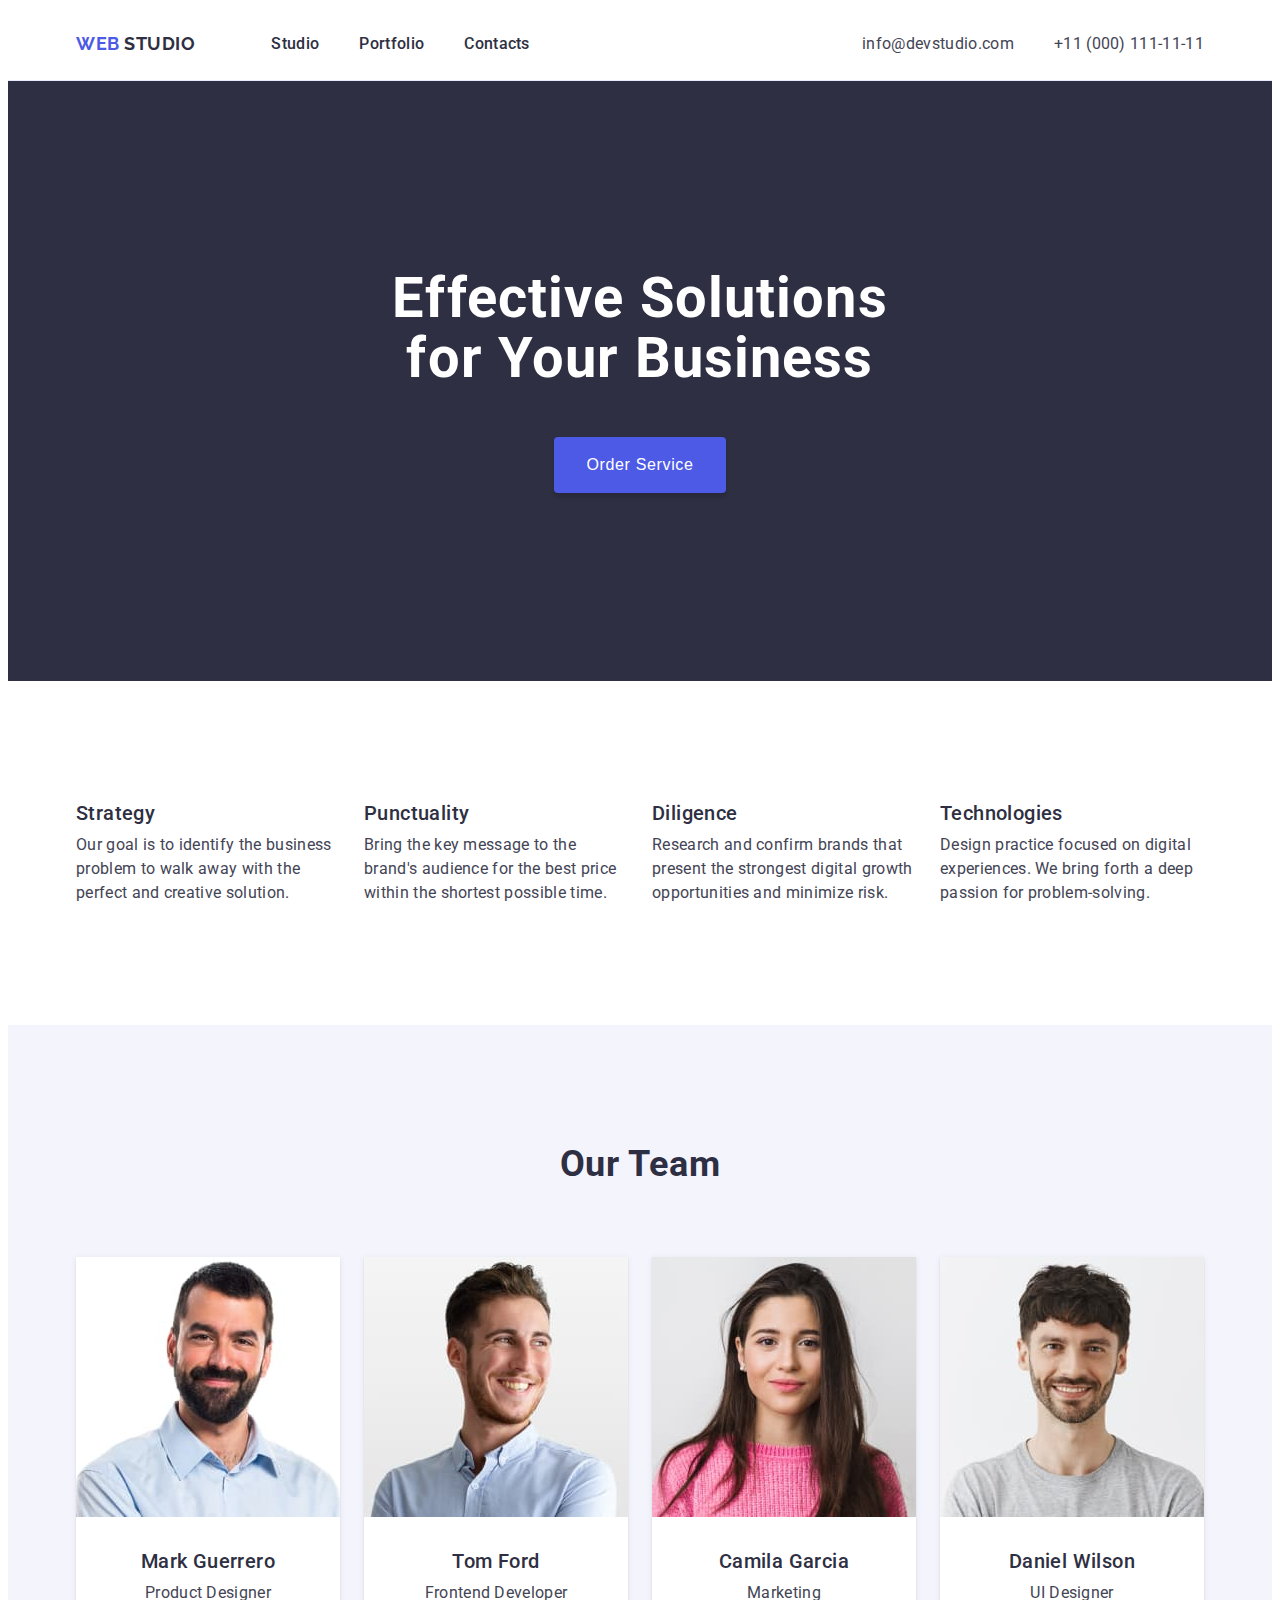
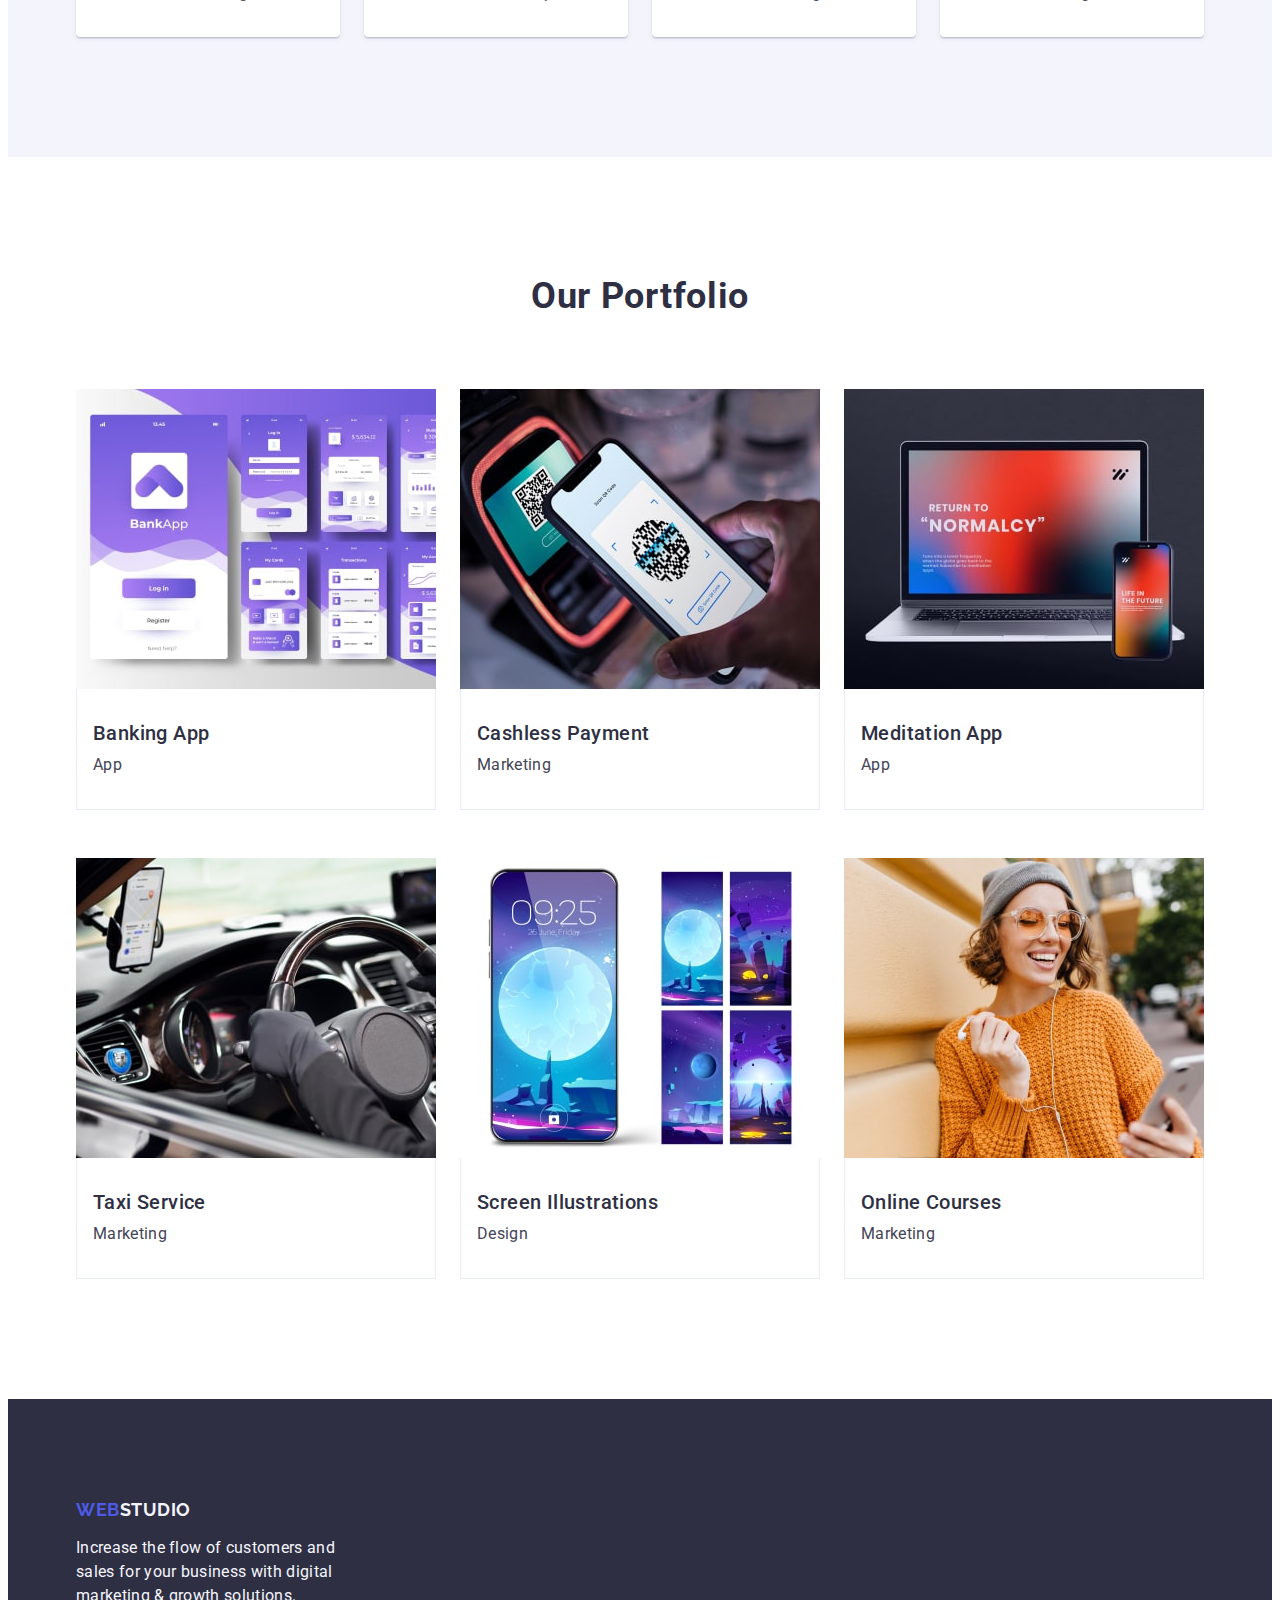
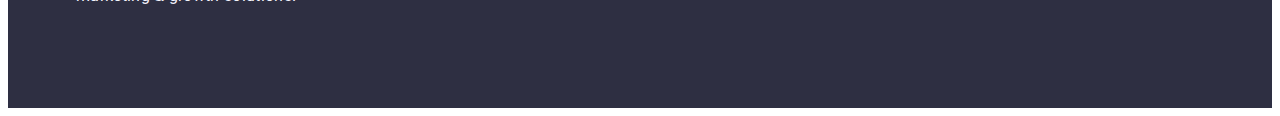
==== index.html @ fbace7b3 "Initial commit" ====
<!DOCTYPE html>
<html lang="en">

<head>
    <link rel="preconnect" href="https://fonts.googleapis.com">
    <link rel="preconnect" href="https://fonts.gstatic.com" crossorigin>
    <link href="https://fonts.googleapis.com/css2?family=Raleway:wght@700&family=Roboto:wght@400;500;700&display=swap"
        rel="stylesheet">
    <link rel="stylesheet" href="https://cdnjs.cloudflare.com/ajax/libs/modern-normalize/2.0.0/modern-normalize.min.css"
        integrity="sha512-4xo8blKMVCiXpTaLzQSLSw3KFOVPWhm/TRtuPVc4WG6kUgjH6J03IBuG7JZPkcWMxJ5huwaBpOpnwYElP/m6wg=="
        crossorigin="anonymous" referrerpolicy="no-referrer" />

    <link rel="stylesheet" href="./css/styles.css" />
    <meta charset="UTF-8">
    <meta name="viewport" content="width=device-width, initial-scale=1.0">
    <title>webstudio</title>
</head>
<!-- page start -->

<body>
    <!--header-->
    <header class="header">
        <div class="container header-container">
            <nav class="navigation">
                <a class="web" href="./index.html">Web <span class="web-logo">Studio</span></a>
                <ul class="nav-list">
                    <li class="nav-list-item">
                        <a href="./index.html" class="nav-item-link">Studio</a>
                    </li>
                    <li class="nav-list-item">
                        <a href="" class="nav-item-link">Portfolio</a>
                    </li>
                    <li class="nav-list-item">
                        <a href="" class="nav-item-link">Contacts</a>
                    </li>
                </ul>
            </nav>
            <!--feedback-->
            <address class="address">
                <ul class="address-list">
                    <li class="address-item">
                        <a class="address-link" href="mailto:info@devstudio.com">info@devstudio.com</a>
                    </li>
                    <li class="address-item">
                        <a class="address-link" href="tel:+110001111111">+11 (000) 111-11-11</a>
                    </li>
                </ul>
            </address>
        </div>
    </header>

    <!--main text-->
    <main class="main">
        <section class="effect">
            <div class="container">
                <h1 class="title">Effective Solutions for Your Business</h1>
                <button class="btn" type="button"><span class="btn-text">Order Service</span> </button>
            </div>
        </section>

        <!-----features------->
        <section class="features">
            <div class="container">
                <h2 class="f-main-hidden">features</h2>
                <ul class="f-list">
                    <li class="f-item">
                        <h3 class="f-subtitle">Strategy</h3>
                        <p class="f-text">
                            Our goal is to identify the business
                            problem to walk away with the perfect and creative solution.
                        </p>
                    </li>
                    <li class="f-item">
                        <h3 class="f-subtitle">Punctuality</h3>
                        <p class="f-text">
                            Bring the key message to the brand's audience for the best price within the shortest
                            possible
                            time.
                        </p>
                    </li>
                    <li class="f-item">
                        <h3 class="f-subtitle">Diligence</h3>
                        <p class="f-text">
                            Research and confirm brands that present the strongest digital growth opportunities and
                            minimize
                            risk.
                        </p>
                    </li>
                    <li class="f-item">
                        <h3 class="f-subtitle">Technologies</h3>
                        <p class="f-text">
                            Design practice focused on digital experiences. We bring forth a deep passion for
                            problem-solving.
                        </p>

                    </li>
                </ul>

            </div>

        </section>
        <!-------------------our team------------------->
        <section class="our-team">
            <div class="container">
                <h2 class="t-title">Our Team</h2>
                <ul class="t-list">
                    <li class="t-item">
                        <img src="./images/product-designer.jpg" alt="project designer" width="264" height="260"
                            class="team-image " />
                        <div class="description">
                            <h3 class="team-name">Mark Guerrero</h3>
                            <p class="team-text">Product Designer</p>
                        </div>
                    </li>

                    <li class="t-item">
                        <img src="./images/frontend-developer.jpg" alt="frontend developer" width="264" height="260"
                            class="team-image " />
                        <div class="description">
                            <h3 class="team-name">Tom Ford</h3>
                            <p class="team-text">Frontend Developer</p>
                        </div>
                    </li>
                    <li class="t-item">
                        <img src="./images/marketing.jpg" alt="marketing specialist" width="264" height="260"
                            class="team-image " />
                        <div class="description">
                            <h3 class="team-name">Camila Garcia</h3>
                            <p class="team-text">Marketing</p>
                        </div>
                    </li>
                    <li class="t-item">
                        <img src="./images/ui-designer.jpg" alt="ui designer" width="264" height="260"
                            class="team-image " />
                        <div class="description">
                            <h3 class="team-name">Daniel Wilson</h3>
                            <p class="team-text">UI Designer</p>
                        </div>
                    </li>
                </ul>
            </div>
        </section>
        <!-------------our portfolio--------------------->
        <section class="portfolio">
            <div class="container">
                <h2 class="portfolio-name">Our Portfolio</h2>
                <ul class="oprtfolio-list">
                    <li class="oppoturnity">
                        <img src="./images/bank-app-min.jpg" alt="Banking App" width="360" height="300"
                            class="portfolio-image">
                        <div class="opportunity-text">
                            <h3 class="port-name">Banking App</h3>
                            <p class="port-text">App</p>
                        </div>

                    </li>
                    <li class="oppoturnity">
                        <img src="./images/img-min.jpg" alt="Contactless payment" width="360" height="300"
                            class="portfolio-image">
                        <div class="opportunity-text">
                            <h3 class="port-name">Cashless Payment</h3>
                            <p class="port-text">Marketing</p>
                        </div>


                    </li>
                    <li class="oppoturnity">
                        <img src="./images/pc-app-min.jpg" alt="PC app" width="360" height="300"
                            class="portfolio-image">
                        <div class="opportunity-text">
                            <h3 class="port-name">Meditation App</h3>
                            <p class="port-text">App</p>
                        </div>

                    </li>
                    <li class="oppoturnity">
                        <img src="./images/taxi-min.jpg" alt="taxi" width="360" height="300" class="portfolio-image">
                        <div class="opportunity-text">
                            <h3 class="port-name">Taxi Service</h3>
                            <p class="port-text">Marketing</p>
                        </div>
                    </li>
                    <li class="oppoturnity">
                        <img src="./images/screen-ill-min.jpg" alt="illustration " width="360" height="300"
                            class="portfolio-image">
                        <div class="opportunity-text">
                            <h3 class="port-name">Screen Illustrations</h3>
                            <p class="port-text">Design</p>
                        </div>
                    </li>
                    <li class="oppoturnity">
                        <img src="./images/online-courses-min.jpg" alt="online education" width="360" height="300"
                            class="portfolio-image">
                        <div class="opportunity-text">
                            <h3 class="port-name">Online Courses</h3>
                            <p class="port-text">Marketing</p>
                        </div>
                    </li>
                </ul>

            </div>
        </section>
    </main>
    <!-- footer----- -->
    <footer class="footer-effect">
        <div class="container footer">
            <a class="web-footer" href="./index.html">Web<span class="logo-footer">Studio</span></a>
            <p class="footer-text">Increase the flow of customers and sales for your business with digital marketing &
                growth solutions.</p>
        </div>
    </footer>
</body>

</html>
---- css/styles.css ----
*,
*::before,
*::after {
box-sizing: border-box;
}
h1,h2,h3,h4,h5,h6, p{
margin-top: 0;
margin-bottom: 0;
}
ul{
margin: 0;
padding: 0;
}
img{
display: block;
max-width: 100%;
}
.container {
width: 1158px;
padding-left: 15px;
padding-right: 15px;
margin:0 auto;
}
button {
cursor: pointer;
}

body {  
font-family: "Roboto", sans-serif;
background-color: #ffffff;
color: #434455;}

a {text-decoration: none;
padding-left: 0;
}  
a:hover,
a:focus{
text-decoration: none;
color: #404bbf;
}

h2{
font-family: "Roboto" 
font-weight: 700;
}

h3{
font-weight: 500;
}
  
ul {
list-style-type: none; 
}

  p{
font-size: 16px;
line-height: 1.5;
letter-spacing: 0.02em;
  }       

/*------- ---------------header---------------- */
 
.header {
border-bottom: 1px solid #e7e9fc;
}
.header-container{
  display: flex;
  align-items: center;
}
.navigation {
  display: flex;
  align-items: center;
}

.web {font-family: "Raleway", sans-serif;
margin-right: 76px;
font-weight: 700;
text-transform:uppercase;
font-size: 18px;
line-height: 1.17;
letter-spacing: 0.03em;
 color: #4d5ae5;
}

.web-logo {
font-family: "Raleway", sans-serif;
font-weight: 700;
font-size: 18px;
line-height: 1.17;
letter-spacing: 0.03em;
text-transform: uppercase;
color: #2e2f42;
}

.nav-list{
  display:flex;
  gap: 40px;
  align-items: center;
}

 .nav-list-item{ 

  }
 
.nav-item-link {
  display: block;
font-weight: 500;
font-size: 16px;
line-height: 1.5;
letter-spacing: 0.02em;
color: #2e2f42;
padding: 24px 0;
 }

.address { 
font-style: normal;
margin-left: auto;
}

.address-list {
  display: flex;
  gap: 40px;
}
       

.address-item {
}

.address-link  {   
font-size: 16px;
line-height: 1.5;
letter-spacing: 0.02em;
color: #434455;
}


/* -----------------main page-------------- */
.effect{
  padding: 188px 0;
background-color: #2e2f42;
}

.title {
  text-align: center;
font-weight: 700;
max-width: 496px;
font-size: 56px;
line-height: 1.07;
letter-spacing: 0.02em;
margin: 0 auto;
color: #fff;
}
.btn {
  display: block;
  margin-top: 48px;
  margin-bottom: 0; 
  margin-right: auto;
  margin-left: auto;
  border-radius: 4px;
  box-shadow: 0 4px 4px 0 rgba(0, 0, 0, 0.15);
  background: #4d5ae5;
  padding: 16px 32px;
  min-width: 169px;
  border: none;
  
}

.btn-text {
font-family: inherit;
font-weight: 500;
font-size: 16px;
line-height: 1.5;
letter-spacing: 0.04em;
color: #fff; 
}

.btn:hover{
background: #404bbf;
}


 /*------------------features-------------------  */
 .features {
 padding: 120px 0;
 }  

.f-main-hidden {
 position: absolute;
  width: 1px;
  height: 1px;
  margin: -1px;
 border: 0;
 padding: 0;
  white-space: nowrap;
  clip-path: inset(100%);
  clip: rect(0 0 0 0);
  overflow: hidden;
  }
     
.f-list {
  display: flex;
  gap: 24px;
}
         
.f-item {
display: block;
width: calc((100% - 72px) / 4);
}
                  
.f-subtitle {
 margin-bottom: 8px;
font-weight: 500;
font-size: 20px;
line-height: 1.2;
letter-spacing: 0.02em;
color: #2e2f42;
}
        
.f-text {
font-size: 16px;
line-height: 1.5;
letter-spacing: 0.02em;
color: #434455;
}
          

 /*------------------our team -------------------  */
.our-team {
  padding-top: 120px;
  padding-bottom: 120px;
background: #f4f4fd;
}

.t-title {
font-size: 36px;
line-height: 1.11;
letter-spacing: 0.02em;
text-align: center;
text-transform: capitalize;
color: #2e2f42;
margin-bottom: 72px;
}

.t-list {
  display: flex;
  gap: 24px;
  
}

.t-item{
 width: calc((100% - 3*24px) / 4);
background-color: #FFFFFF;
border-radius: 0 0 4px 4px;
box-shadow: 0 2px 1px 0 rgba(46, 47, 66, 0.08), 0 1px 1px 0 rgba(46, 47, 66, 0.16), 0 1px 6px 0 rgba(46, 47, 66, 0.08);
}

.team-image {
}

.description{
  text-align: center;
  padding: 32px 0;
}
.team-name {
font-weight: 500;
font-size: 20px;
line-height: 1.2;
letter-spacing: 0.02em;
color: #2e2f42;
margin-bottom: 8px;}

.team-text {
color: #434455;
}


/* ---------------portfolio------------- */

.portfolio {
  padding: 120px 0;
}

.portfolio-name {
font-size: 36px;
line-height: 1.11;
letter-spacing: 0.02em;
color: #2e2f42;
text-transform: capitalize;
text-align: center;
margin-bottom: 72px ;
}

.oprtfolio-list {
  display: flex;
  flex-wrap: wrap;
  row-gap: 48px;
    column-gap: 24px;
}

.oppoturnity {
  display: block;
  width: calc((100% - 2*24px) / 3);}
 

.portfolio-image {}

.port-name {
  margin-bottom: 8px;
font-size: 20px;
line-height: 1.2;
letter-spacing: 0.02em;
color: #2e2f42;
}
.opportunity-text{
  padding: 32px 16px;
border-left: 1px solid #e7e9fc;
border-right: 1px solid #e7e9fc;
border-bottom: 1px solid #e7e9fc ;
  }

.port-text {
 color: #434455;
}
/* ------------------------------------------------- */

/* ------------------------footer------------------- */
.footer-effect{
  background-color:#2E2F42;
  padding: 100px 0;
}
.web-footer{
display: inline-block;
 margin-bottom: 16px ;
font-family: "Raleway", sans-serif;
  font-weight: 700;
  text-transform: uppercase;
  font-size: 18px;
  line-height: 1.17;
  letter-spacing: 0.03em;
  color: #4d5ae5;
}
.logo-footer{ 
font-family: "Raleway",
sans-serif;
font-weight: 700;
font-size: 18px;
line-height: 1.17;
letter-spacing: 0.03em;
text-transform: uppercase;
color: #f4f4fd;
}
.footer-text{
color: #f4f4fd;
width: 264px;
}
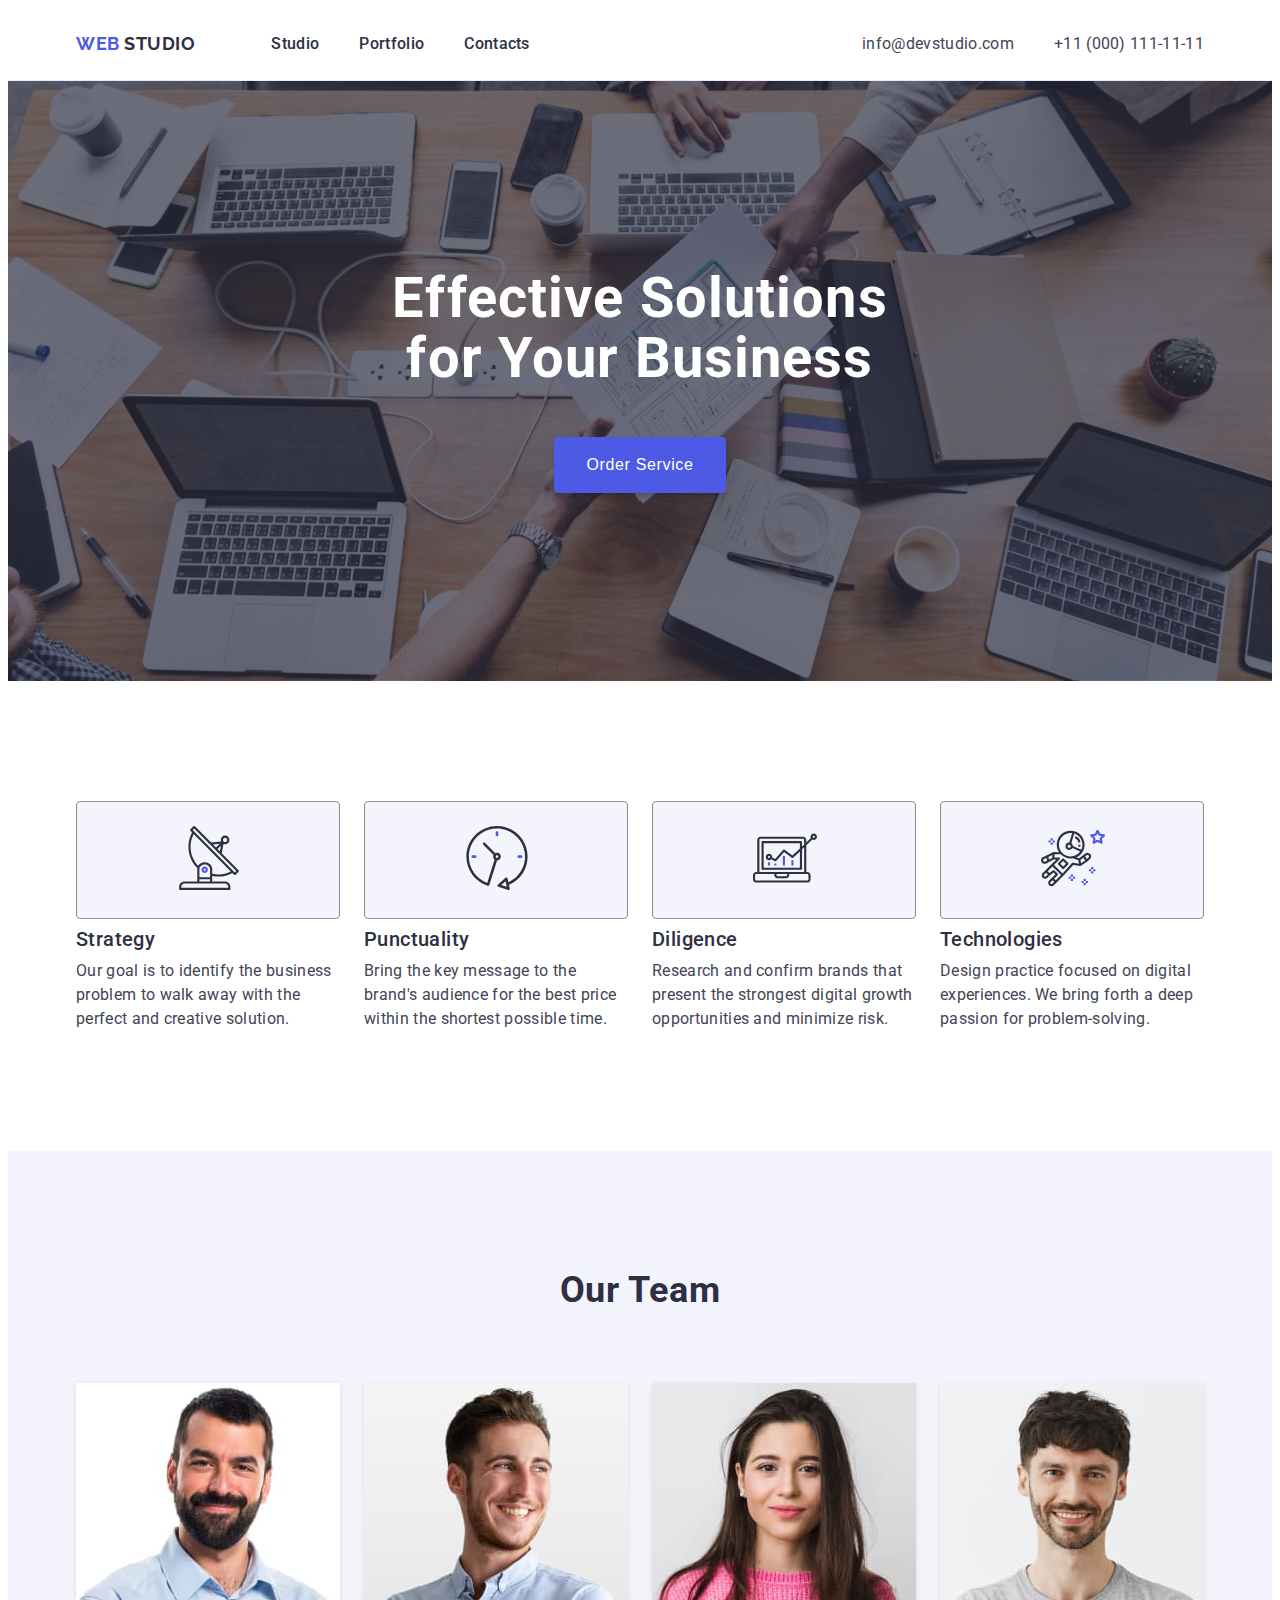
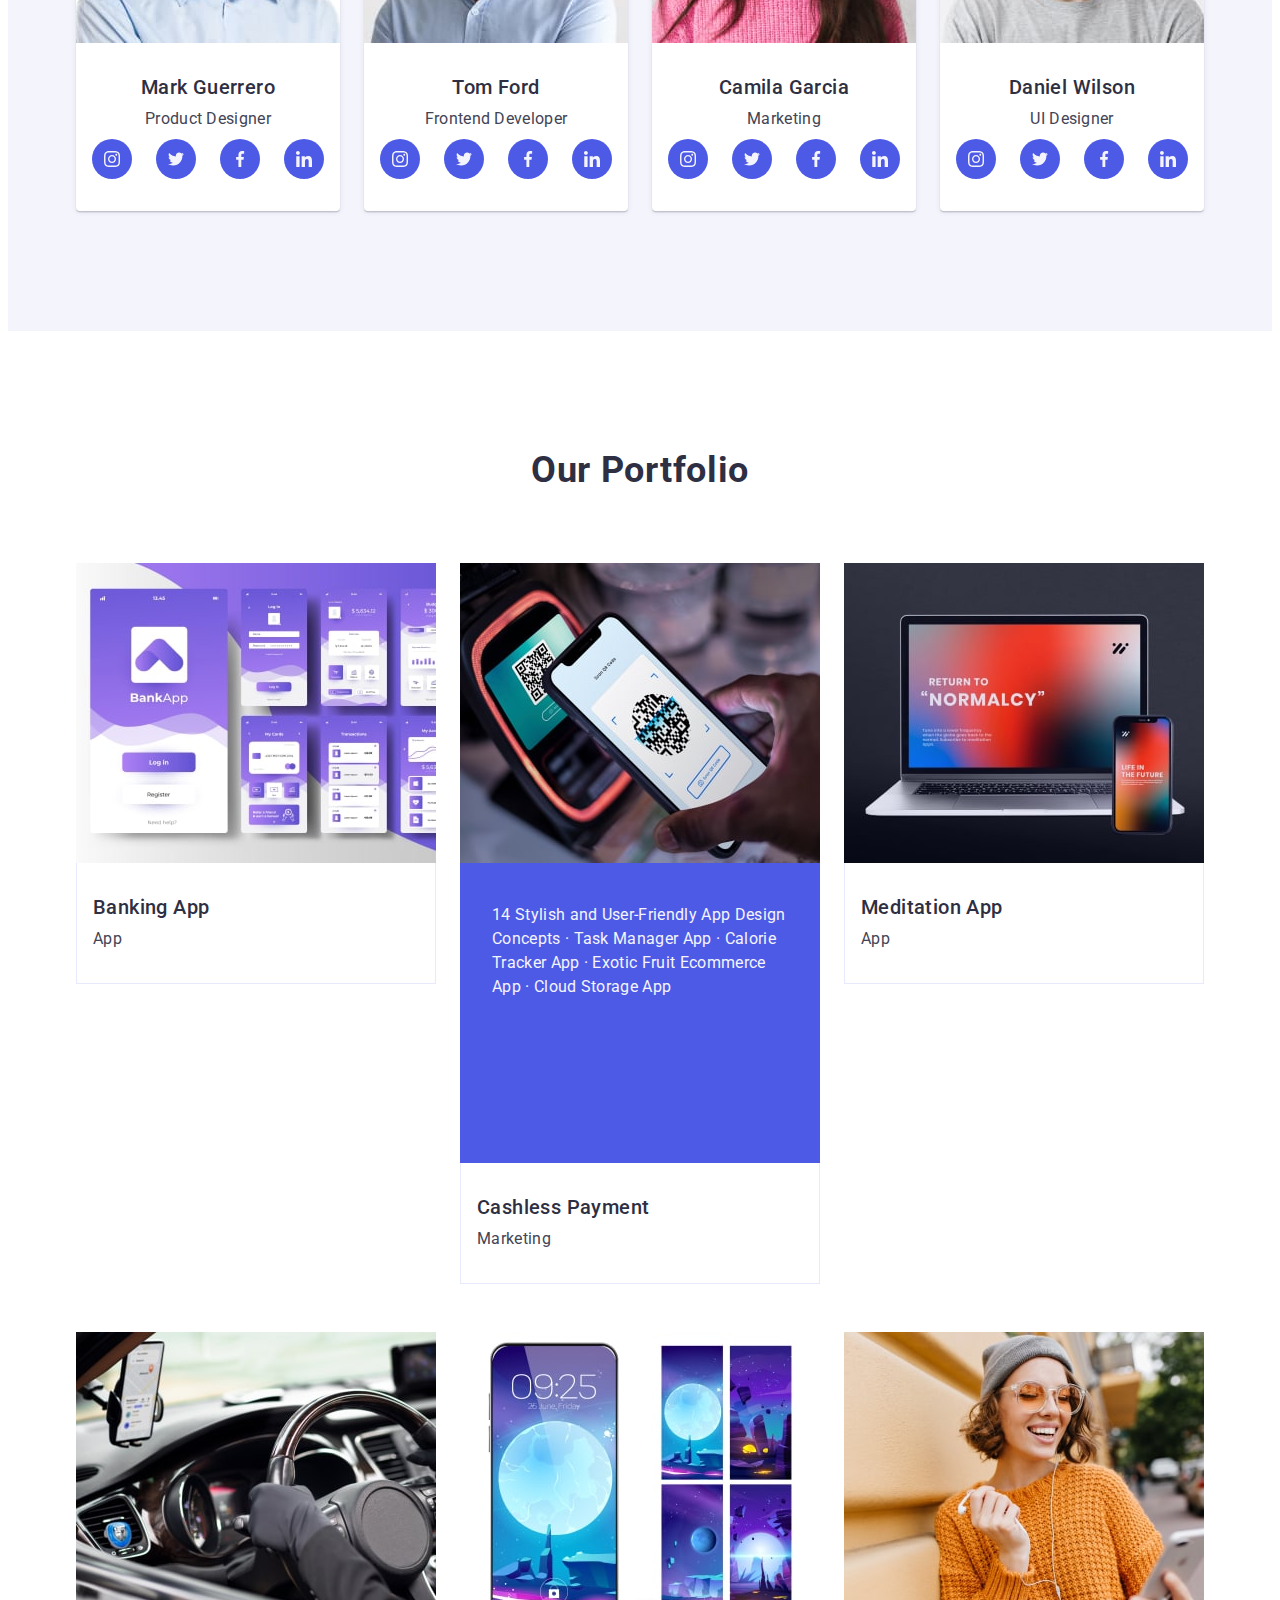
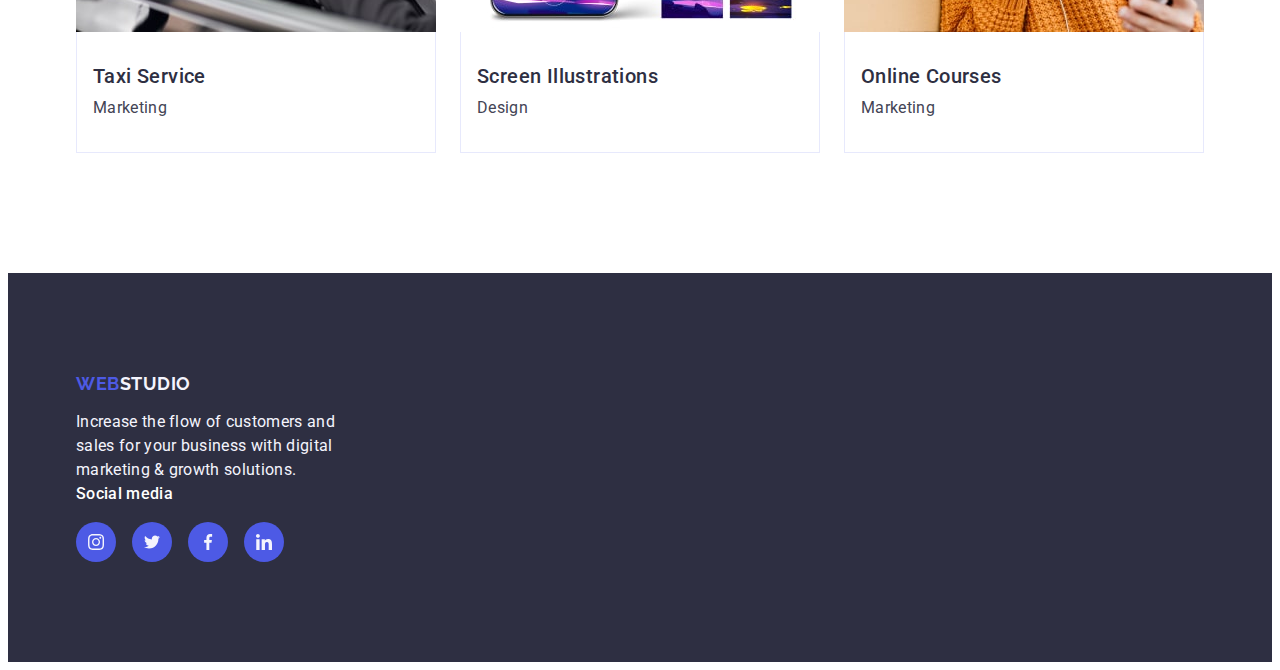
==== commit 92089ce9: "wanna-see" ====
--- a/index.html
+++ b/index.html
@@ -64,6 +64,11 @@
                 <h2 class="f-main-hidden">features</h2>
                 <ul class="f-list">
                     <li class="f-item">
+                        <div class="features-images">
+                            <svg class="icon" width="64" height="64">
+                                <use href="./images/symbol-defs.svg#icon-antenna"></use>
+                            </svg>
+                        </div>
                         <h3 class="f-subtitle">Strategy</h3>
                         <p class="f-text">
                             Our goal is to identify the business
@@ -71,6 +76,11 @@
                         </p>
                     </li>
                     <li class="f-item">
+                        <div class="features-images">
+                            <svg class="icon" width="64" height="64">
+                                <use href="./images/symbol-defs.svg#icon-clock"></use>
+                            </svg>
+                        </div>
                         <h3 class="f-subtitle">Punctuality</h3>
                         <p class="f-text">
                             Bring the key message to the brand's audience for the best price within the shortest
@@ -79,6 +89,11 @@
                         </p>
                     </li>
                     <li class="f-item">
+                        <div class="features-images">
+                            <svg class="icon" width="64" height="64">
+                                <use href="./images/symbol-defs.svg#icon-diagram"></use>
+                            </svg>
+                        </div>
                         <h3 class="f-subtitle">Diligence</h3>
                         <p class="f-text">
                             Research and confirm brands that present the strongest digital growth opportunities and
@@ -87,6 +102,11 @@
                         </p>
                     </li>
                     <li class="f-item">
+                        <div class="features-images">
+                            <svg class="icon" width="64" height="64">
+                                <use href="./images/symbol-defs.svg#icon-astronaut"></use>
+                            </svg>
+                        </div>
                         <h3 class="f-subtitle">Technologies</h3>
                         <p class="f-text">
                             Design practice focused on digital experiences. We bring forth a deep passion for
@@ -110,6 +130,38 @@
                         <div class="description">
                             <h3 class="team-name">Mark Guerrero</h3>
                             <p class="team-text">Product Designer</p>
+                            <ul class="list-link">
+                                <li class="list-link-item">
+                                    <a href="" class="our-team-link" target="_blank">
+                                        <svg class="team-social-media" width="16" height="16">
+                                            <use href="./images/symbol-defs.svg#icon-instagram">
+                                            </use>
+                                        </svg>
+                                    </a>
+                                </li>
+                                <li class="list-link-item">
+                                    <a href="" class="our-team-link" target="_blank">
+                                        <svg class="team-social-media" width="16" height="16">
+                                            <use href="./images/symbol-defs.svg#icon-twitter">
+                                            </use>
+                                        </svg>
+                                    </a>
+                                </li>
+                                <li class="list-link-item">
+                                    <a href="" class="our-team-link" target="_blank">
+                                        <svg class="team-social-media" width="16" height="16">
+                                            <use href="./images/symbol-defs.svg#icon-facebook"></use>
+                                        </svg>
+                                    </a>
+                                </li>
+                                <li class="list-link-item">
+                                    <a href="" class="our-team-link" target="_blank">
+                                        <svg class="team-social-media" width="16" height="16">
+                                            <use href="./images/symbol-defs.svg#icon-linkedin"></use>
+                                        </svg>
+                                    </a>
+                                </li>
+                            </ul>
                         </div>
                     </li>
 
@@ -119,6 +171,38 @@
                         <div class="description">
                             <h3 class="team-name">Tom Ford</h3>
                             <p class="team-text">Frontend Developer</p>
+                            <ul class="list-link">
+                                <li class="list-link-item">
+                                    <a href="" class="our-team-link" target="_blank">
+                                        <svg class="team-social-media" width="16" height="16">
+                                            <use href="./images/symbol-defs.svg#icon-instagram">
+                                            </use>
+                                        </svg>
+                                    </a>
+                                </li>
+                                <li class="list-link-item">
+                                    <a href="" class="our-team-link" target="_blank">
+                                        <svg class="team-social-media" width="16" height="16">
+                                            <use href="./images/symbol-defs.svg#icon-twitter">
+                                            </use>
+                                        </svg>
+                                    </a>
+                                </li>
+                                <li class="list-link-item">
+                                    <a href="" class="our-team-link" target="_blank">
+                                        <svg class="team-social-media" width="16" height="16">
+                                            <use href="./images/symbol-defs.svg#icon-facebook"></use>
+                                        </svg>
+                                    </a>
+                                </li>
+                                <li class="list-link-item">
+                                    <a href="" class="our-team-link" target="_blank">
+                                        <svg class="team-social-media" width="16" height="16">
+                                            <use href="./images/symbol-defs.svg#icon-linkedin"></use>
+                                        </svg>
+                                    </a>
+                                </li>
+                            </ul>
                         </div>
                     </li>
                     <li class="t-item">
@@ -127,6 +211,38 @@
                         <div class="description">
                             <h3 class="team-name">Camila Garcia</h3>
                             <p class="team-text">Marketing</p>
+                            <ul class="list-link">
+                                <li class="list-link-item">
+                                    <a href="" class="our-team-link" target="_blank">
+                                        <svg class="team-social-media" width="16" height="16">
+                                            <use href="./images/symbol-defs.svg#icon-instagram">
+                                            </use>
+                                        </svg>
+                                    </a>
+                                </li>
+                                <li class="list-link-item">
+                                    <a href="" class="our-team-link" target="_blank">
+                                        <svg class="team-social-media" width="16" height="16">
+                                            <use href="./images/symbol-defs.svg#icon-twitter">
+                                            </use>
+                                        </svg>
+                                    </a>
+                                </li>
+                                <li class="list-link-item">
+                                    <a href="" class="our-team-link" target="_blank">
+                                        <svg class="team-social-media" width="16" height="16">
+                                            <use href="./images/symbol-defs.svg#icon-facebook"></use>
+                                        </svg>
+                                    </a>
+                                </li>
+                                <li class="list-link-item">
+                                    <a href="" class="our-team-link" target="_blank">
+                                        <svg class="team-social-media" width="16" height="16">
+                                            <use href="./images/symbol-defs.svg#icon-linkedin"></use>
+                                        </svg>
+                                    </a>
+                                </li>
+                            </ul>
                         </div>
                     </li>
                     <li class="t-item">
@@ -135,6 +251,38 @@
                         <div class="description">
                             <h3 class="team-name">Daniel Wilson</h3>
                             <p class="team-text">UI Designer</p>
+                            <ul class="list-link">
+                                <li class="list-link-item">
+                                    <a href="" class="our-team-link" target="_blank">
+                                        <svg class="team-social-media" width="16" height="16">
+                                            <use href="./images/symbol-defs.svg#icon-instagram">
+                                            </use>
+                                        </svg>
+                                    </a>
+                                </li>
+                                <li class="list-link-item">
+                                    <a href="" class="our-team-link" target="_blank">
+                                        <svg class="team-social-media" width="16" height="16">
+                                            <use href="./images/symbol-defs.svg#icon-twitter">
+                                            </use>
+                                        </svg>
+                                    </a>
+                                </li>
+                                <li class="list-link-item">
+                                    <a href="" class="our-team-link" target="_blank">
+                                        <svg class="team-social-media" width="16" height="16">
+                                            <use href="./images/symbol-defs.svg#icon-facebook"></use>
+                                        </svg>
+                                    </a>
+                                </li>
+                                <li class="list-link-item">
+                                    <a href="" class="our-team-link" target="_blank">
+                                        <svg class="team-social-media" width="16" height="16">
+                                            <use href="./images/symbol-defs.svg#icon-linkedin"></use>
+                                        </svg>
+                                    </a>
+                                </li>
+                            </ul>
                         </div>
                     </li>
                 </ul>
@@ -155,12 +303,22 @@
 
                     </li>
                     <li class="oppoturnity">
-                        <img src="./images/img-min.jpg" alt="Contactless payment" width="360" height="300"
-                            class="portfolio-image">
+                        <div class="opportunity-wrap-text">
+                            <img src="./images/img-min.jpg" alt="Contactless payment" width="360" height="300"
+                                class="portfolio-image">
+
+                            <p class="wrap-text">14 Stylish and User-Friendly App Design Concepts · Task Manager App ·
+                                Calorie Tracker App · Exotic Fruit Ecommerce App ·
+                                Cloud Storage App
+                            </p>
+                        </div>
+
+
                         <div class="opportunity-text">
                             <h3 class="port-name">Cashless Payment</h3>
                             <p class="port-text">Marketing</p>
                         </div>
+
 
 
                     </li>
@@ -207,6 +365,42 @@
             <a class="web-footer" href="./index.html">Web<span class="logo-footer">Studio</span></a>
             <p class="footer-text">Increase the flow of customers and sales for your business with digital marketing &
                 growth solutions.</p>
+
+
+
+            <p class="footer-list-text">Social media</p>
+            <div class="footer-link">
+                <ul class="footer-list-link">
+                    <li class="footer-item-link">
+                        <a href="" target="_blank" class="footer-link-link">
+                            <svg class="footer-social-media" width="16" height="16">
+                                <use href="./images/symbol-defs.svg#icon-instagram"></use>
+                            </svg>
+                        </a>
+                    </li>
+                    <li class="footer-item-link">
+                        <a href="" target="_blank" class="footer-link-link">
+                            <svg class="footer-social-media" width="16" height="16">
+                                <use href="./images/symbol-defs.svg#icon-twitter"></use>
+                            </svg>
+                        </a>
+                    </li>
+                    <li class="footer-item-link">
+                        <a href="" target="_blank" class="footer-link-link">
+                            <svg class="footer-social-media" width="16" height="16">
+                                <use href="./images/symbol-defs.svg#icon-facebook"></use>
+                            </svg>
+                        </a>
+                    </li>
+                    <li class="footer-item-link">
+                        <a href="" target="_blank" class="footer-link-link">
+                            <svg class="footer-social-media" width="16" height="16">
+                                <use href="./images/symbol-defs.svg#icon-linkedin"></use>
+                            </svg>
+                        </a>
+                    </li>
+                </ul>
+            </div>
         </div>
     </footer>
 </body>
--- a/css/styles.css
+++ b/css/styles.css
@@ -37,6 +37,11 @@
 a:focus{
 text-decoration: none;
 color: #404bbf;
+}
+a {
+  transition: color 250ms cubic-bezier(0.4, 0, 0.2, 1),
+  background-color 250ms cubic-bezier(0.4, 0, 0.2, 1),
+  border 250ms cubic-bezier(0.4, 0, 0.2, 1) ;
 }
 
 h2{
@@ -98,10 +103,18 @@
   align-items: center;
 }
 
- .nav-list-item{ 
-
-  }
- 
+/* .nav-list-item:first-child:active::after
+ { background-color: #404BBF;
+}
+ .nav-list-item :first-child::after{
+  display: block;
+  content: "";
+    background-color: #FFFFFF;
+    width: 48px;
+    height: 4px;
+    border-radius: 2px;
+ } */
+
 .nav-item-link {
   display: block;
 font-weight: 500;
@@ -111,6 +124,16 @@
 color: #2e2f42;
 padding: 24px 0;
  }
+.nav-item-link:first-child::after{
+  content: "";
+  background-color: #FFFFFF;
+   width: 48px;
+  height: 4px;
+  border-radius: 2px;}
+
+  .nav-item-link:first-child:active::after{
+    background-color: #404BBF;
+  }
 
 .address { 
 font-style: normal;
@@ -138,6 +161,14 @@
 .effect{
   padding: 188px 0;
 background-color: #2e2f42;
+background-image:
+linear-gradient(to bottom,
+rgba(46,47,66,0.7),
+rgba(46,47,66,0.7) ),
+ url(../images/office-people.jpg);
+background-repeat: no-repeat;
+background-position: center center;
+
 }
 
 .title {
@@ -162,6 +193,10 @@
   padding: 16px 32px;
   min-width: 169px;
   border: none;
+  transition: 
+  color 250ms cubic-bezier(0.4, 0, 0.2, 1),
+    background-color 250ms cubic-bezier(0.4, 0, 0.2, 1),
+    border 250ms cubic-bezier(0.4, 0, 0.2, 1);
   
 }
 
@@ -206,7 +241,16 @@
 display: block;
 width: calc((100% - 72px) / 4);
 }
-                  
+.features-images {
+  padding: 24px 100px;
+  background-color: #f4f4fd;
+  border: 1px solid #8e8f99;
+  border-radius: 4px;
+  margin-bottom: 8px;
+}
+
+.icon {}
+
 .f-subtitle {
  margin-bottom: 8px;
 font-weight: 500;
@@ -259,7 +303,7 @@
 
 .description{
   text-align: center;
-  padding: 32px 0;
+  padding: 32px 16px;
 }
 .team-name {
 font-weight: 500;
@@ -271,9 +315,38 @@
 
 .team-text {
 color: #434455;
-}
-
-
+margin-bottom: 8px;
+}
+.list-link {
+  display: flex;
+  gap: 24px;
+}
+
+.list-link-item {
+width: calc((100% - 75px) / 4);
+  width: 40px;
+  height: 40px;
+ background-color: #4d5ae5;
+ border-radius: 50%;
+    
+}
+
+.our-team-link {
+  display: flex;
+  align-items: center;
+  justify-content: center;
+  width: 100%;
+  height: 100%;
+  border-radius: 50%;
+
+}
+
+.team-social-media {
+  fill: #f4f4fd;
+}
+.list-link-item:hover .our-team-link{
+  background-color: #404bbf;
+}
 /* ---------------portfolio------------- */
 
 .portfolio {
@@ -302,7 +375,15 @@
   width: calc((100% - 2*24px) / 3);}
  
 
-.portfolio-image {}
+.portfolio-image:nth-child(2) {
+  
+  width: 360px;
+  height: 300px;
+  overflow: hidden;
+
+
+
+}
 
 .port-name {
   margin-bottom: 8px;
@@ -321,7 +402,27 @@
 .port-text {
  color: #434455;
 }
-/* ------------------------------------------------- */
+.opportunity-wrap-text{
+
+}
+.wrap-text{
+ 
+  font-size: 16px;
+    line-height: 1.5;
+    letter-spacing: 0.02em;
+    color: #f4f4fd;
+    background-color: #4d5ae5;
+    width: 360px;
+    height: 300px;
+    padding: 40px 32px 164px 32px;
+    top: 0;
+    left: 0;
+    width: 100%;
+    height: 100%;
+    
+}
+
+
 
 /* ------------------------footer------------------- */
 .footer-effect{
@@ -352,4 +453,48 @@
 .footer-text{
 color: #f4f4fd;
 width: 264px;
-}+}
+
+.footer-list-text{
+font-weight: 500;
+font-size: 16px;
+line-height: 1.5;
+letter-spacing: 0.02em;
+ color: #fff;
+ margin-bottom: 16px;
+}
+.footer-link{
+  /* display: flex;
+  gap: 16px; */
+}
+
+.footer-list-link {
+  display: flex;
+    gap: 16px;
+}
+
+.footer-item-link{
+  width: calc((100% - 3*16px) / 4);
+  width: 40px;
+    height: 40px;
+    border-radius: 50%;
+    background-color: #4D5AE5;
+}
+
+.footer-link-link {
+  display: flex;
+  align-items: center;
+  justify-content: center;
+  width: 100%;
+  height: 100%;
+  border-radius: 50%;
+}
+.footer-item-link:hover .footer-link-link{
+  background-color: #31D0AA;
+}
+
+.footer-social-media {
+  fill: #f4f4fd;
+}
+
+
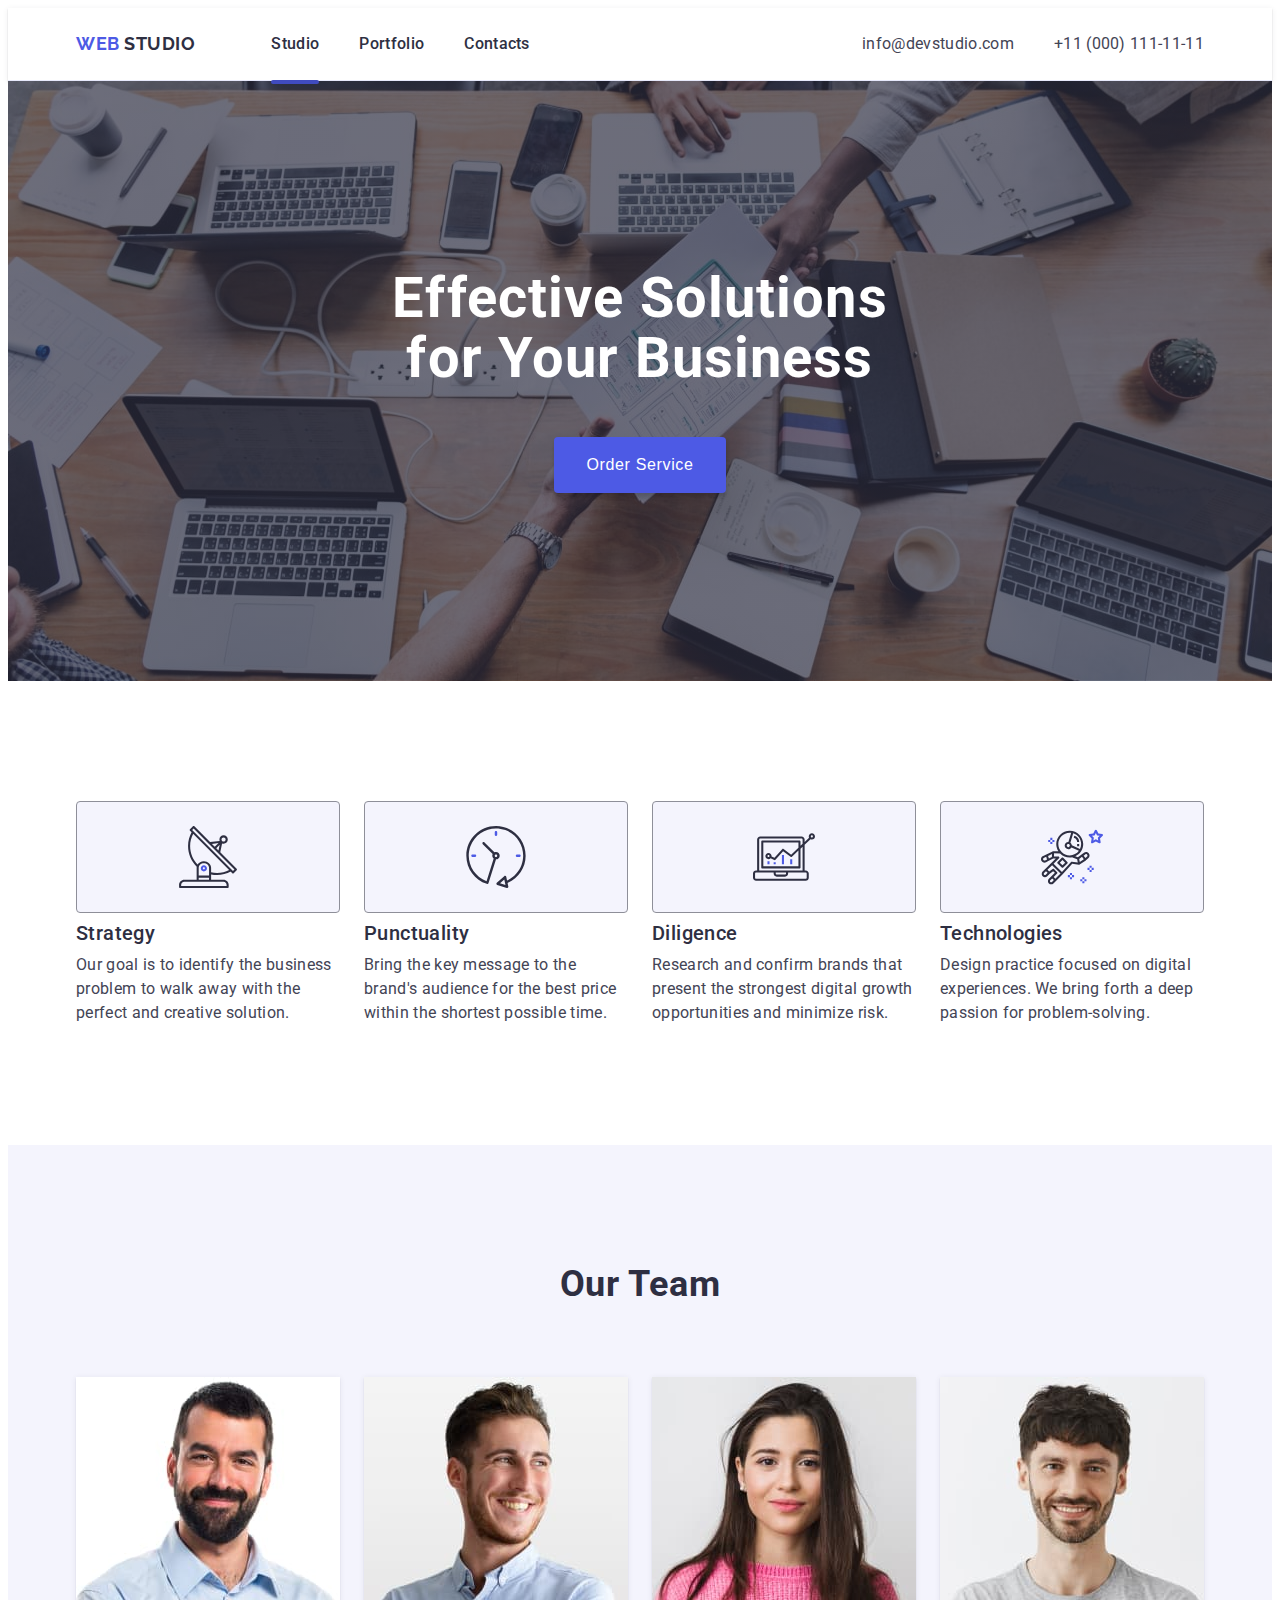
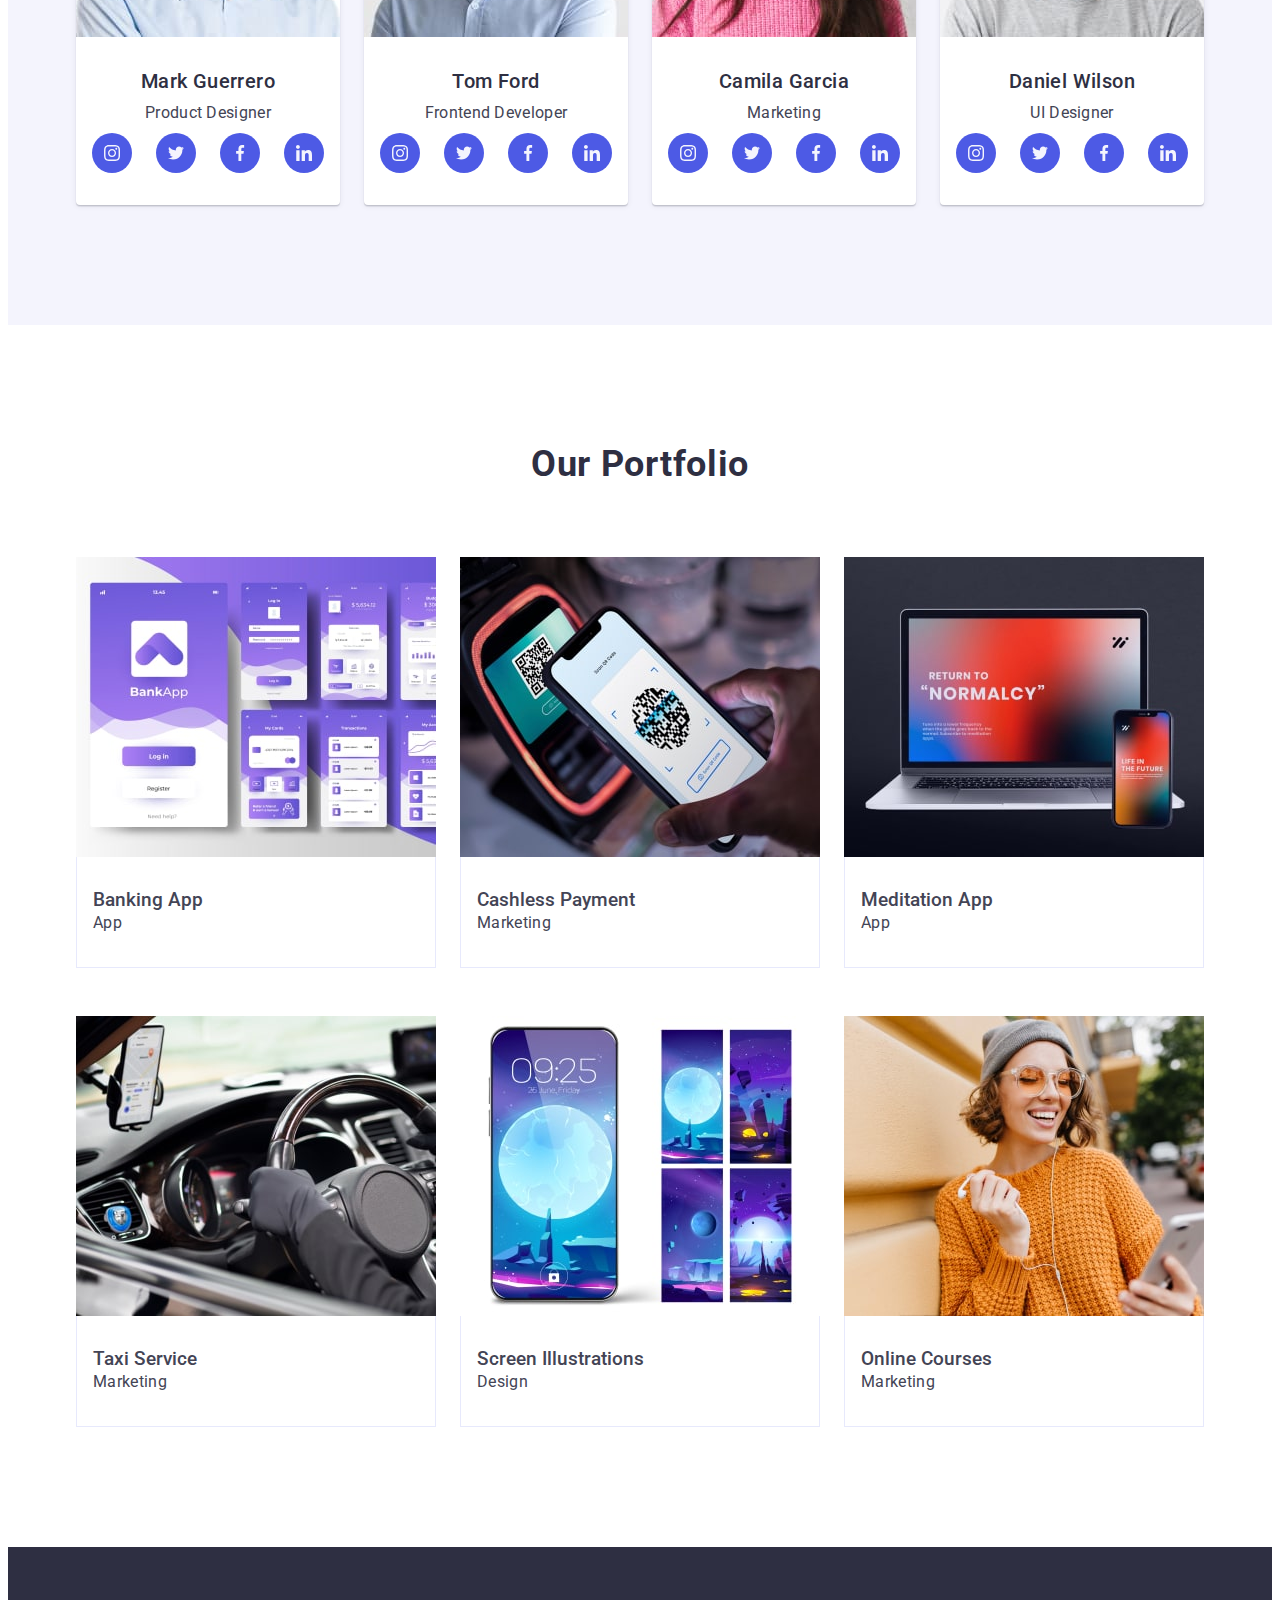
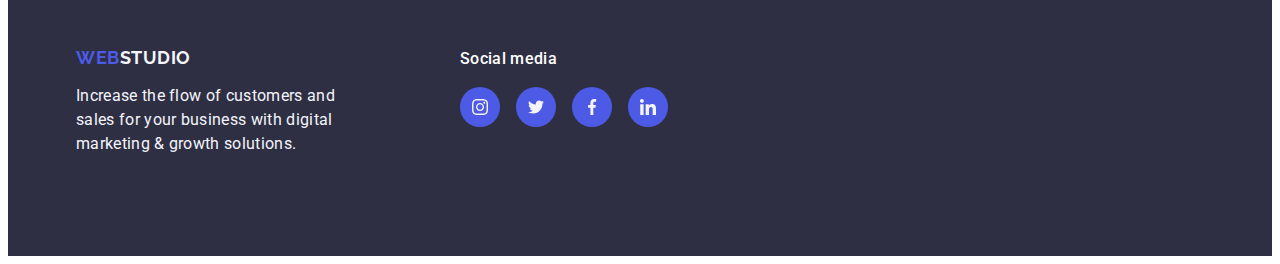
==== commit 7de5f4fd: "wanna-cry" ====
--- a/index.html
+++ b/index.html
@@ -24,8 +24,8 @@
             <nav class="navigation">
                 <a class="web" href="./index.html">Web <span class="web-logo">Studio</span></a>
                 <ul class="nav-list">
-                    <li class="nav-list-item">
-                        <a href="./index.html" class="nav-item-link">Studio</a>
+                    <li class="nav-list-item ">
+                        <a href="./index.html" class="nav-item-link studio">Studio</a>
                     </li>
                     <li class="nav-list-item">
                         <a href="" class="nav-item-link">Portfolio</a>
@@ -130,40 +130,46 @@
                         <div class="description">
                             <h3 class="team-name">Mark Guerrero</h3>
                             <p class="team-text">Product Designer</p>
-                            <ul class="list-link">
-                                <li class="list-link-item">
-                                    <a href="" class="our-team-link" target="_blank">
-                                        <svg class="team-social-media" width="16" height="16">
-                                            <use href="./images/symbol-defs.svg#icon-instagram">
-                                            </use>
-                                        </svg>
-                                    </a>
-                                </li>
-                                <li class="list-link-item">
-                                    <a href="" class="our-team-link" target="_blank">
-                                        <svg class="team-social-media" width="16" height="16">
-                                            <use href="./images/symbol-defs.svg#icon-twitter">
-                                            </use>
-                                        </svg>
-                                    </a>
-                                </li>
-                                <li class="list-link-item">
-                                    <a href="" class="our-team-link" target="_blank">
-                                        <svg class="team-social-media" width="16" height="16">
-                                            <use href="./images/symbol-defs.svg#icon-facebook"></use>
-                                        </svg>
-                                    </a>
-                                </li>
-                                <li class="list-link-item">
-                                    <a href="" class="our-team-link" target="_blank">
-                                        <svg class="team-social-media" width="16" height="16">
-                                            <use href="./images/symbol-defs.svg#icon-linkedin"></use>
-                                        </svg>
-                                    </a>
-                                </li>
-                            </ul>
-                        </div>
-                    </li>
+
+                            <div class="logo-container-team">
+                                <ul class="list-link">
+                                    <li class="list-link-item">
+                                        <a href="" class="our-team-link" target="_blank">
+                                            <svg class="team-social-media" width="16" height="16">
+                                                <use href="./images/symbol-defs.svg#icon-instagram">
+                                                </use>
+                                            </svg>
+                                        </a>
+                                    </li>
+                                    <li class="list-link-item">
+                                        <a href="" class="our-team-link" target="_blank">
+                                            <svg class="team-social-media" width="16" height="16">
+                                                <use href="./images/symbol-defs.svg#icon-twitter">
+                                                </use>
+                                            </svg>
+                                        </a>
+                                    </li>
+                                    <li class="list-link-item">
+                                        <a href="" class="our-team-link" target="_blank">
+                                            <svg class="team-social-media" width="16" height="16">
+                                                <use href="./images/symbol-defs.svg#icon-facebook"></use>
+                                            </svg>
+                                        </a>
+                                    </li>
+                                    <li class="list-link-item">
+                                        <a href="" class="our-team-link" target="_blank">
+                                            <svg class="team-social-media" width="16" height="16">
+                                                <use href="./images/symbol-defs.svg#icon-linkedin"></use>
+                                            </svg>
+                                        </a>
+                                    </li>
+                                </ul>
+                            </div>
+                        </div>
+                    </li>
+
+
+
 
                     <li class="t-item">
                         <img src="./images/frontend-developer.jpg" alt="frontend developer" width="264" height="260"
@@ -171,38 +177,40 @@
                         <div class="description">
                             <h3 class="team-name">Tom Ford</h3>
                             <p class="team-text">Frontend Developer</p>
-                            <ul class="list-link">
-                                <li class="list-link-item">
-                                    <a href="" class="our-team-link" target="_blank">
-                                        <svg class="team-social-media" width="16" height="16">
-                                            <use href="./images/symbol-defs.svg#icon-instagram">
-                                            </use>
-                                        </svg>
-                                    </a>
-                                </li>
-                                <li class="list-link-item">
-                                    <a href="" class="our-team-link" target="_blank">
-                                        <svg class="team-social-media" width="16" height="16">
-                                            <use href="./images/symbol-defs.svg#icon-twitter">
-                                            </use>
-                                        </svg>
-                                    </a>
-                                </li>
-                                <li class="list-link-item">
-                                    <a href="" class="our-team-link" target="_blank">
-                                        <svg class="team-social-media" width="16" height="16">
-                                            <use href="./images/symbol-defs.svg#icon-facebook"></use>
-                                        </svg>
-                                    </a>
-                                </li>
-                                <li class="list-link-item">
-                                    <a href="" class="our-team-link" target="_blank">
-                                        <svg class="team-social-media" width="16" height="16">
-                                            <use href="./images/symbol-defs.svg#icon-linkedin"></use>
-                                        </svg>
-                                    </a>
-                                </li>
-                            </ul>
+                            <div class="logo-container-team">
+                                <ul class="list-link">
+                                    <li class="list-link-item">
+                                        <a href="" class="our-team-link" target="_blank">
+                                            <svg class="team-social-media" width="16" height="16">
+                                                <use href="./images/symbol-defs.svg#icon-instagram">
+                                                </use>
+                                            </svg>
+                                        </a>
+                                    </li>
+                                    <li class="list-link-item">
+                                        <a href="" class="our-team-link" target="_blank">
+                                            <svg class="team-social-media" width="16" height="16">
+                                                <use href="./images/symbol-defs.svg#icon-twitter">
+                                                </use>
+                                            </svg>
+                                        </a>
+                                    </li>
+                                    <li class="list-link-item">
+                                        <a href="" class="our-team-link" target="_blank">
+                                            <svg class="team-social-media" width="16" height="16">
+                                                <use href="./images/symbol-defs.svg#icon-facebook"></use>
+                                            </svg>
+                                        </a>
+                                    </li>
+                                    <li class="list-link-item">
+                                        <a href="" class="our-team-link" target="_blank">
+                                            <svg class="team-social-media" width="16" height="16">
+                                                <use href="./images/symbol-defs.svg#icon-linkedin"></use>
+                                            </svg>
+                                        </a>
+                                    </li>
+                                </ul>
+                            </div>
                         </div>
                     </li>
                     <li class="t-item">
@@ -211,38 +219,40 @@
                         <div class="description">
                             <h3 class="team-name">Camila Garcia</h3>
                             <p class="team-text">Marketing</p>
-                            <ul class="list-link">
-                                <li class="list-link-item">
-                                    <a href="" class="our-team-link" target="_blank">
-                                        <svg class="team-social-media" width="16" height="16">
-                                            <use href="./images/symbol-defs.svg#icon-instagram">
-                                            </use>
-                                        </svg>
-                                    </a>
-                                </li>
-                                <li class="list-link-item">
-                                    <a href="" class="our-team-link" target="_blank">
-                                        <svg class="team-social-media" width="16" height="16">
-                                            <use href="./images/symbol-defs.svg#icon-twitter">
-                                            </use>
-                                        </svg>
-                                    </a>
-                                </li>
-                                <li class="list-link-item">
-                                    <a href="" class="our-team-link" target="_blank">
-                                        <svg class="team-social-media" width="16" height="16">
-                                            <use href="./images/symbol-defs.svg#icon-facebook"></use>
-                                        </svg>
-                                    </a>
-                                </li>
-                                <li class="list-link-item">
-                                    <a href="" class="our-team-link" target="_blank">
-                                        <svg class="team-social-media" width="16" height="16">
-                                            <use href="./images/symbol-defs.svg#icon-linkedin"></use>
-                                        </svg>
-                                    </a>
-                                </li>
-                            </ul>
+                            <div class="logo-container-team">
+                                <ul class="list-link">
+                                    <li class="list-link-item">
+                                        <a href="" class="our-team-link" target="_blank">
+                                            <svg class="team-social-media" width="16" height="16">
+                                                <use href="./images/symbol-defs.svg#icon-instagram">
+                                                </use>
+                                            </svg>
+                                        </a>
+                                    </li>
+                                    <li class="list-link-item">
+                                        <a href="" class="our-team-link" target="_blank">
+                                            <svg class="team-social-media" width="16" height="16">
+                                                <use href="./images/symbol-defs.svg#icon-twitter">
+                                                </use>
+                                            </svg>
+                                        </a>
+                                    </li>
+                                    <li class="list-link-item">
+                                        <a href="" class="our-team-link" target="_blank">
+                                            <svg class="team-social-media" width="16" height="16">
+                                                <use href="./images/symbol-defs.svg#icon-facebook"></use>
+                                            </svg>
+                                        </a>
+                                    </li>
+                                    <li class="list-link-item">
+                                        <a href="" class="our-team-link" target="_blank">
+                                            <svg class="team-social-media" width="16" height="16">
+                                                <use href="./images/symbol-defs.svg#icon-linkedin"></use>
+                                            </svg>
+                                        </a>
+                                    </li>
+                                </ul>
+                            </div>
                         </div>
                     </li>
                     <li class="t-item">
@@ -251,41 +261,44 @@
                         <div class="description">
                             <h3 class="team-name">Daniel Wilson</h3>
                             <p class="team-text">UI Designer</p>
-                            <ul class="list-link">
-                                <li class="list-link-item">
-                                    <a href="" class="our-team-link" target="_blank">
-                                        <svg class="team-social-media" width="16" height="16">
-                                            <use href="./images/symbol-defs.svg#icon-instagram">
-                                            </use>
-                                        </svg>
-                                    </a>
-                                </li>
-                                <li class="list-link-item">
-                                    <a href="" class="our-team-link" target="_blank">
-                                        <svg class="team-social-media" width="16" height="16">
-                                            <use href="./images/symbol-defs.svg#icon-twitter">
-                                            </use>
-                                        </svg>
-                                    </a>
-                                </li>
-                                <li class="list-link-item">
-                                    <a href="" class="our-team-link" target="_blank">
-                                        <svg class="team-social-media" width="16" height="16">
-                                            <use href="./images/symbol-defs.svg#icon-facebook"></use>
-                                        </svg>
-                                    </a>
-                                </li>
-                                <li class="list-link-item">
-                                    <a href="" class="our-team-link" target="_blank">
-                                        <svg class="team-social-media" width="16" height="16">
-                                            <use href="./images/symbol-defs.svg#icon-linkedin"></use>
-                                        </svg>
-                                    </a>
-                                </li>
-                            </ul>
-                        </div>
-                    </li>
-                </ul>
+                            <div class="logo-container-team">
+                                <ul class="list-link">
+                                    <li class="list-link-item">
+                                        <a href="" class="our-team-link" target="_blank">
+                                            <svg class="team-social-media" width="16" height="16">
+                                                <use href="./images/symbol-defs.svg#icon-instagram">
+                                                </use>
+                                            </svg>
+                                        </a>
+                                    </li>
+                                    <li class="list-link-item">
+                                        <a href="" class="our-team-link" target="_blank">
+                                            <svg class="team-social-media" width="16" height="16">
+                                                <use href="./images/symbol-defs.svg#icon-twitter">
+                                                </use>
+                                            </svg>
+                                        </a>
+                                    </li>
+                                    <li class="list-link-item">
+                                        <a href="" class="our-team-link" target="_blank">
+                                            <svg class="team-social-media" width="16" height="16">
+                                                <use href="./images/symbol-defs.svg#icon-facebook"></use>
+                                            </svg>
+                                        </a>
+                                    </li>
+                                    <li class="list-link-item">
+                                        <a href="" class="our-team-link" target="_blank">
+                                            <svg class="team-social-media" width="16" height="16">
+                                                <use href="./images/symbol-defs.svg#icon-linkedin"></use>
+                                            </svg>
+                                        </a>
+                                    </li>
+                                </ul>
+                            </div>
+                        </div>
+                    </li>
+                </ul>
+
             </div>
         </section>
         <!-------------our portfolio--------------------->
@@ -294,8 +307,14 @@
                 <h2 class="portfolio-name">Our Portfolio</h2>
                 <ul class="oprtfolio-list">
                     <li class="oppoturnity">
-                        <img src="./images/bank-app-min.jpg" alt="Banking App" width="360" height="300"
-                            class="portfolio-image">
+                        <div class="opportunity-wrap-text">
+                            <img src="./images/bank-app-min.jpg" alt="Banking App" width="360" height="300"
+                                class="portfolio-image">
+                            <p class="wrap-text">14 Stylish and User-Friendly App Design Concepts · Task Manager App ·
+                                Calorie Tracker App · Exotic Fruit Ecommerce App ·
+                                Cloud Storage App
+                            </p>
+                        </div>
                         <div class="opportunity-text">
                             <h3 class="port-name">Banking App</h3>
                             <p class="port-text">App</p>
@@ -312,8 +331,6 @@
                                 Cloud Storage App
                             </p>
                         </div>
-
-
                         <div class="opportunity-text">
                             <h3 class="port-name">Cashless Payment</h3>
                             <p class="port-text">Marketing</p>
@@ -323,8 +340,14 @@
 
                     </li>
                     <li class="oppoturnity">
-                        <img src="./images/pc-app-min.jpg" alt="PC app" width="360" height="300"
-                            class="portfolio-image">
+                        <div class="opportunity-wrap-text">
+                            <img src="./images/pc-app-min.jpg" alt="PC app" width="360" height="300"
+                                class="portfolio-image">
+                            <p class="wrap-text">14 Stylish and User-Friendly App Design Concepts · Task Manager App ·
+                                Calorie Tracker App · Exotic Fruit Ecommerce App ·
+                                Cloud Storage App
+                            </p>
+                        </div>
                         <div class="opportunity-text">
                             <h3 class="port-name">Meditation App</h3>
                             <p class="port-text">App</p>
@@ -332,23 +355,42 @@
 
                     </li>
                     <li class="oppoturnity">
-                        <img src="./images/taxi-min.jpg" alt="taxi" width="360" height="300" class="portfolio-image">
+                        <div class="opportunity-wrap-text">
+                            <img src="./images/taxi-min.jpg" alt="taxi" width="360" height="300"
+                                class="portfolio-image">
+                            <p class="wrap-text">14 Stylish and User-Friendly App Design Concepts · Task Manager App ·
+                                Calorie Tracker App · Exotic Fruit Ecommerce App ·
+                                Cloud Storage App
+                            </p>
+                        </div>
                         <div class="opportunity-text">
                             <h3 class="port-name">Taxi Service</h3>
                             <p class="port-text">Marketing</p>
                         </div>
                     </li>
                     <li class="oppoturnity">
-                        <img src="./images/screen-ill-min.jpg" alt="illustration " width="360" height="300"
-                            class="portfolio-image">
+                        <div class="opportunity-wrap-text">
+                            <img src="./images/screen-ill-min.jpg" alt="illustration " width="360" height="300"
+                                class="portfolio-image">
+                            <p class="wrap-text">14 Stylish and User-Friendly App Design Concepts · Task Manager App ·
+                                Calorie Tracker App · Exotic Fruit Ecommerce App ·
+                                Cloud Storage App
+                            </p>
+                        </div>
                         <div class="opportunity-text">
                             <h3 class="port-name">Screen Illustrations</h3>
                             <p class="port-text">Design</p>
                         </div>
                     </li>
                     <li class="oppoturnity">
-                        <img src="./images/online-courses-min.jpg" alt="online education" width="360" height="300"
-                            class="portfolio-image">
+                        <div class="opportunity-wrap-text">
+                            <img src="./images/online-courses-min.jpg" alt="online education" width="360" height="300"
+                                class="portfolio-image">
+                            <p class="wrap-text">14 Stylish and User-Friendly App Design Concepts · Task Manager App ·
+                                Calorie Tracker App · Exotic Fruit Ecommerce App ·
+                                Cloud Storage App
+                            </p>
+                        </div>
                         <div class="opportunity-text">
                             <h3 class="port-name">Online Courses</h3>
                             <p class="port-text">Marketing</p>
@@ -361,15 +403,17 @@
     </main>
     <!-- footer----- -->
     <footer class="footer-effect">
-        <div class="container footer">
-            <a class="web-footer" href="./index.html">Web<span class="logo-footer">Studio</span></a>
-            <p class="footer-text">Increase the flow of customers and sales for your business with digital marketing &
-                growth solutions.</p>
-
-
-
-            <p class="footer-list-text">Social media</p>
+        <div class="container footer-container ">
+            <div class="footer">
+                <a class="web-footer" href="./index.html">Web<span class="logo-footer">Studio</span></a>
+                <p class="footer-text">
+                    Increase the flow of customers and sales for your business with digital marketing & growth
+                    solutions.
+                </p>
+            </div>
             <div class="footer-link">
+                <p class="footer-list-text">Social media</p>
+
                 <ul class="footer-list-link">
                     <li class="footer-item-link">
                         <a href="" target="_blank" class="footer-link-link">
@@ -402,6 +446,7 @@
                 </ul>
             </div>
         </div>
+
     </footer>
 </body>
 
--- a/css/styles.css
+++ b/css/styles.css
@@ -67,6 +67,8 @@
  
 .header {
 border-bottom: 1px solid #e7e9fc;
+box-shadow: 0 1px 6px 0 rgba(46, 47, 66, 0.08), 0 1px 1px 0 rgba(46, 47, 66, 0.16), 0 2px 1px 0 rgba(46, 47, 66, 0.08);
+  background: #fff;
 }
 .header-container{
   display: flex;
@@ -103,17 +105,19 @@
   align-items: center;
 }
 
-/* .nav-list-item:first-child:active::after
- { background-color: #404BBF;
-}
- .nav-list-item :first-child::after{
-  display: block;
+.nav-list-item:first-child{
+  position: relative;
+}
+.nav-list-item:first-child::after{
   content: "";
-    background-color: #FFFFFF;
+  position: absolute;
+  background: #404bbf;
+  border-radius: 2px;
     width: 48px;
     height: 4px;
-    border-radius: 2px;
- } */
+}
+ .nav-list-item {}
+ 
 
 .nav-item-link {
   display: block;
@@ -124,16 +128,7 @@
 color: #2e2f42;
 padding: 24px 0;
  }
-.nav-item-link:first-child::after{
-  content: "";
-  background-color: #FFFFFF;
-   width: 48px;
-  height: 4px;
-  border-radius: 2px;}
-
-  .nav-item-link:first-child:active::after{
-    background-color: #404BBF;
-  }
+
 
 .address { 
 font-style: normal;
@@ -159,15 +154,17 @@
 
 /* -----------------main page-------------- */
 .effect{
-  padding: 188px 0;
+ padding: 188px 0;
 background-color: #2e2f42;
 background-image:
 linear-gradient(to bottom,
 rgba(46,47,66,0.7),
 rgba(46,47,66,0.7) ),
  url(../images/office-people.jpg);
+ max-width: 1440px;
 background-repeat: no-repeat;
 background-position: center center;
+margin: 0 auto;
 
 }
 
@@ -194,10 +191,7 @@
   min-width: 169px;
   border: none;
   transition: 
-  color 250ms cubic-bezier(0.4, 0, 0.2, 1),
-    background-color 250ms cubic-bezier(0.4, 0, 0.2, 1),
-    border 250ms cubic-bezier(0.4, 0, 0.2, 1);
-  
+    background-color 250ms cubic-bezier(0.4, 0, 0.2, 1);
 }
 
 .btn-text {
@@ -241,6 +235,12 @@
 display: block;
 width: calc((100% - 72px) / 4);
 }
+.features-images{
+  display: flex;
+  align-items: center;
+  justify-content: center;
+  height: 112px;
+}
 .features-images {
   padding: 24px 100px;
   background-color: #f4f4fd;
@@ -288,6 +288,8 @@
 .t-list {
   display: flex;
   gap: 24px;
+  justify-content: center;
+    align-items: center;
   
 }
 
@@ -303,7 +305,7 @@
 
 .description{
   text-align: center;
-  padding: 32px 16px;
+  padding: 32px 0;
 }
 .team-name {
 font-weight: 500;
@@ -317,6 +319,12 @@
 color: #434455;
 margin-bottom: 8px;
 }
+.logo-container-team{
+  display: flex;
+  align-items: center;
+  justify-content: center;
+}
+
 .list-link {
   display: flex;
   gap: 24px;
@@ -328,6 +336,7 @@
   height: 40px;
  background-color: #4d5ae5;
  border-radius: 50%;
+ 
     
 }
 
@@ -375,15 +384,8 @@
   width: calc((100% - 2*24px) / 3);}
  
 
-.portfolio-image:nth-child(2) {
-  
-  width: 360px;
-  height: 300px;
-  overflow: hidden;
-
-
-
-}
+.portfolio-image
+
 
 .port-name {
   margin-bottom: 8px;
@@ -403,31 +405,47 @@
  color: #434455;
 }
 .opportunity-wrap-text{
-
+  position: relative;
+  overflow: hidden;
 }
 .wrap-text{
- 
+  position: absolute;
   font-size: 16px;
     line-height: 1.5;
     letter-spacing: 0.02em;
     color: #f4f4fd;
     background-color: #4d5ae5;
-    width: 360px;
-    height: 300px;
-    padding: 40px 32px 164px 32px;
+    height: 100%;
+    padding: 40px 32px ;
     top: 0;
     left: 0;
-    width: 100%;
-    height: 100%;
-    
-}
-
+    transition: transform 250ms cubic-bezier(0.4, 0, 0.2, 1);
+    transform: translateY(100%);
+  
+}
+.oppoturnity:hover{
+  box-shadow: 0 2px 1px 0 rgba(46, 47, 66, 0.08), 0 1px 1px 0 rgba(46, 47, 66, 0.16), 0 1px 6px 0 rgba(46, 47, 66, 0.08);
+}
+.oppoturnity:hover .wrap-text{
+  transform: translateY(0);
+
+
+}
 
 
 /* ------------------------footer------------------- */
 .footer-effect{
   background-color:#2E2F42;
   padding: 100px 0;
+}
+.footer-container{
+  display: flex;
+}
+.footer-item-link{
+  display: flex;
+}
+.footer{
+  margin-right: 120px;
 }
 .web-footer{
 display: inline-block;
@@ -451,7 +469,10 @@
 color: #f4f4fd;
 }
 .footer-text{
-color: #f4f4fd;
+font-size: 16px;
+  line-height: 1.5;
+  letter-spacing: 0.02em;
+  color: #f4f4fd;
 width: 264px;
 }
 
@@ -464,13 +485,13 @@
  margin-bottom: 16px;
 }
 .footer-link{
-  /* display: flex;
-  gap: 16px; */
+  align-items: baseline; 
 }
 
 .footer-list-link {
   display: flex;
     gap: 16px;
+    
 }
 
 .footer-item-link{
@@ -479,6 +500,8 @@
     height: 40px;
     border-radius: 50%;
     background-color: #4D5AE5;
+    
+  
 }
 
 .footer-link-link {
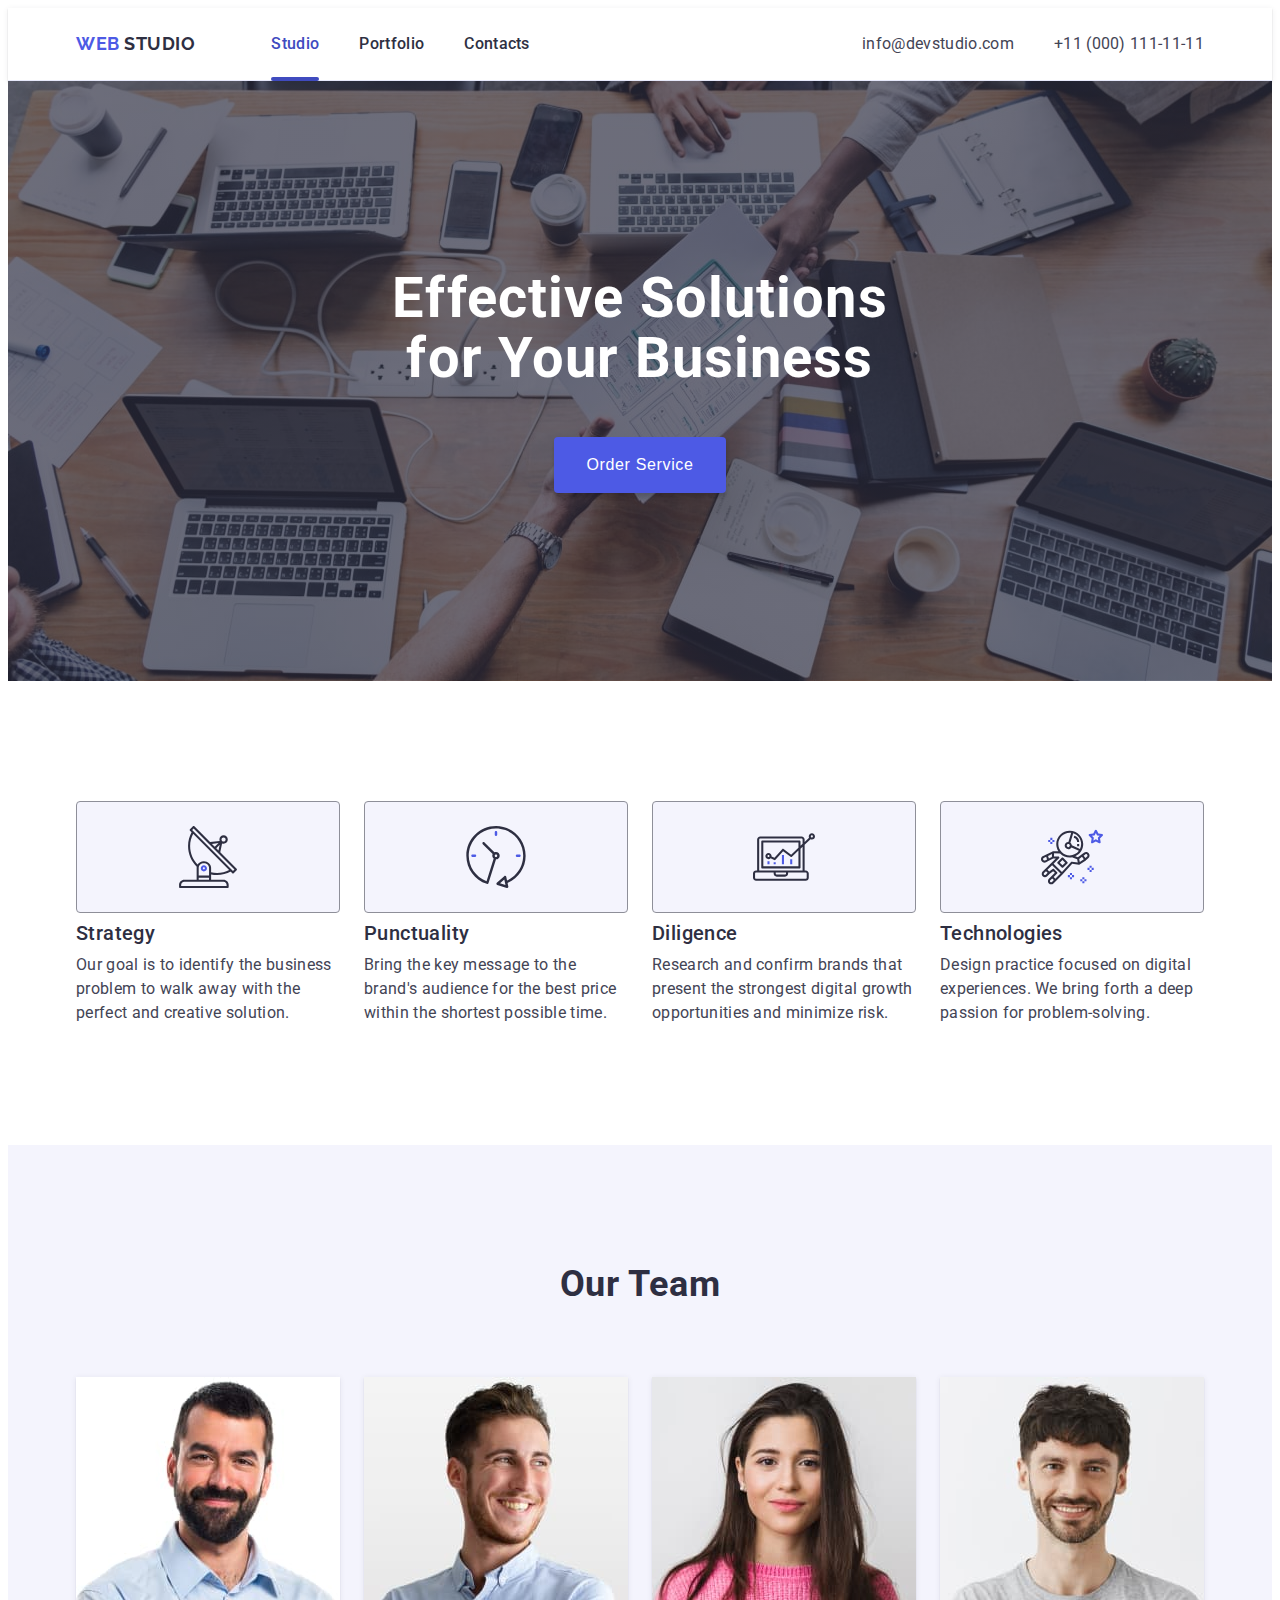
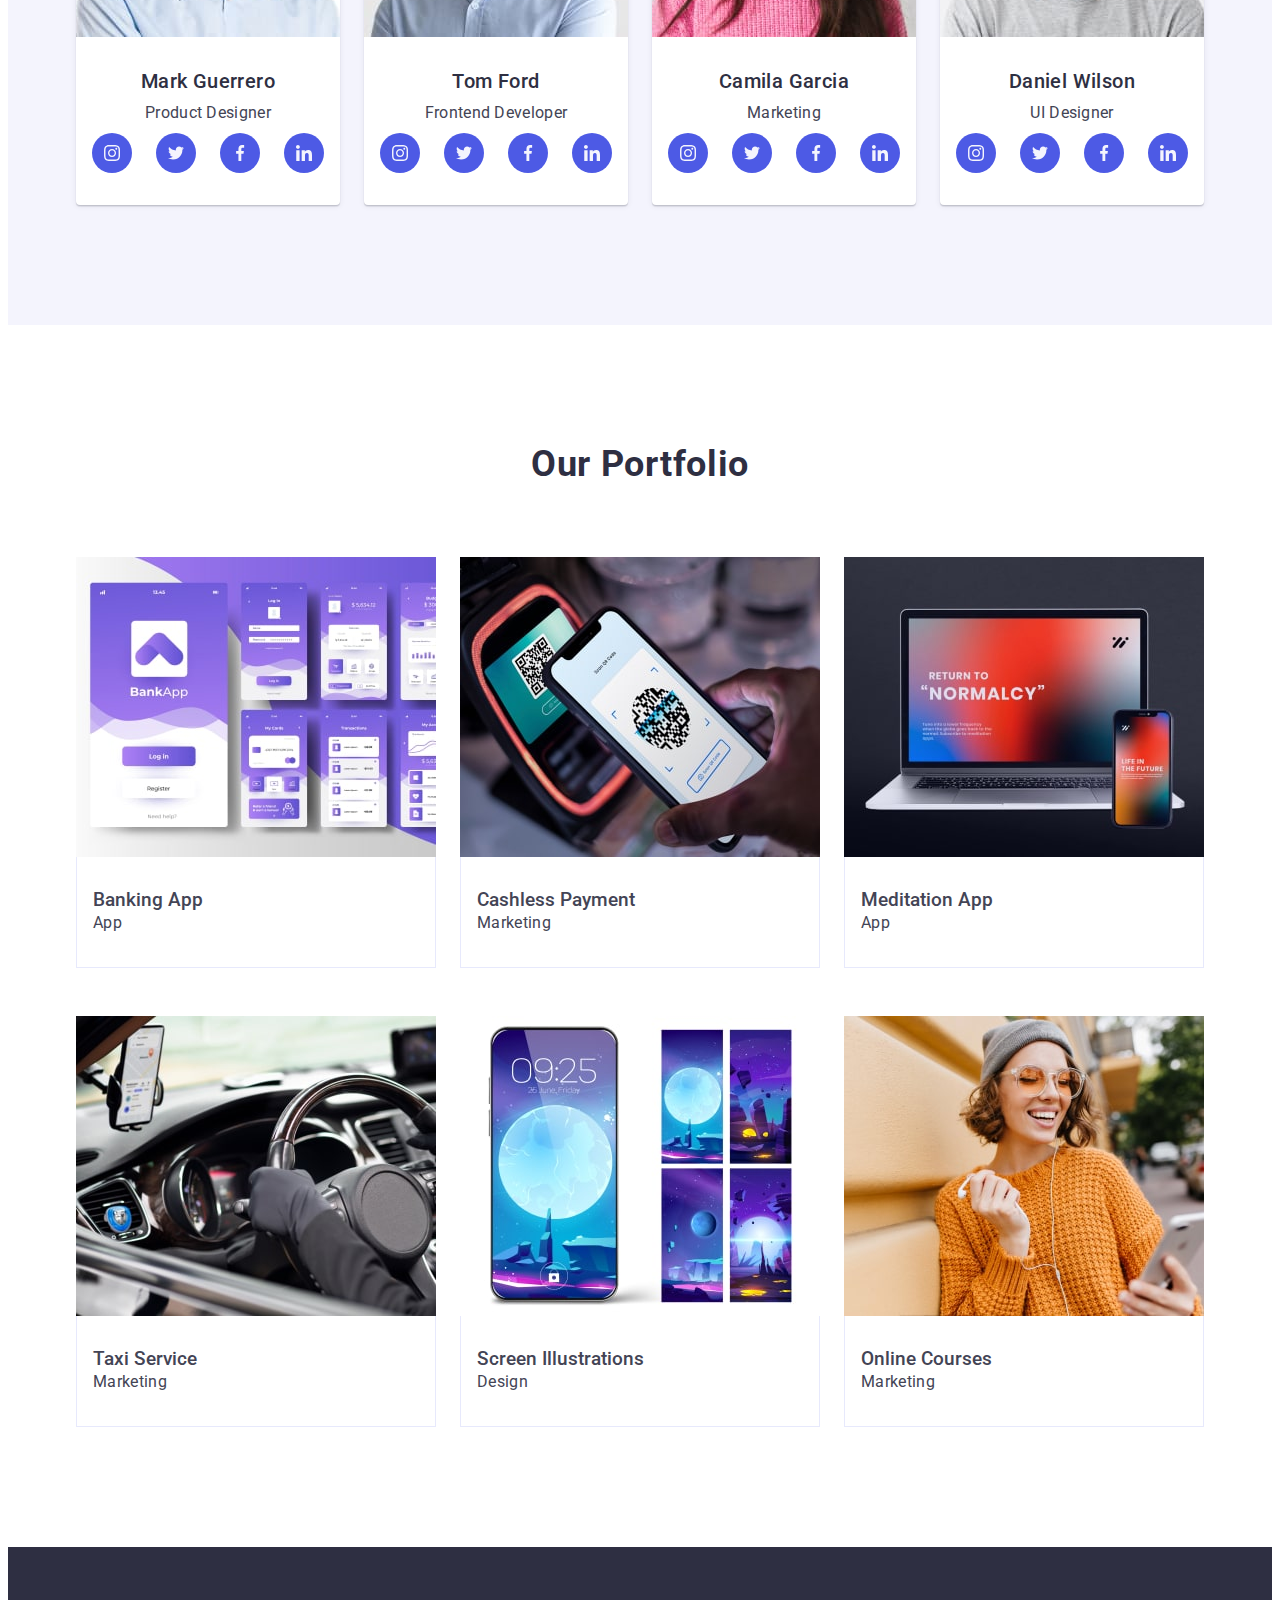
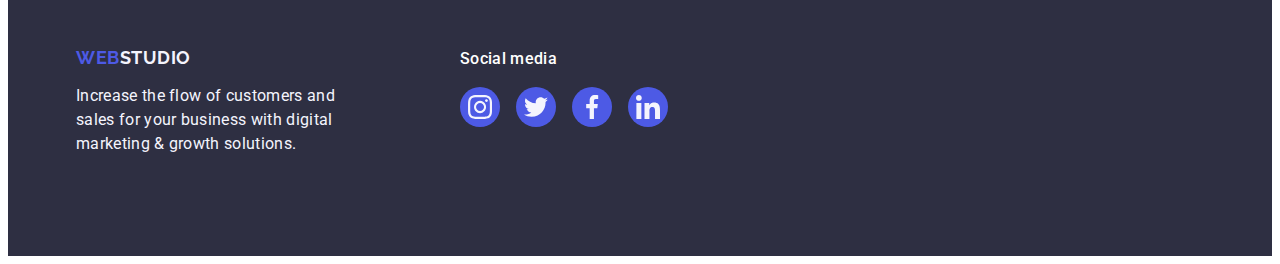
==== commit 17938de5: "again" ====
--- a/index.html
+++ b/index.html
@@ -417,28 +417,28 @@
                 <ul class="footer-list-link">
                     <li class="footer-item-link">
                         <a href="" target="_blank" class="footer-link-link">
-                            <svg class="footer-social-media" width="16" height="16">
+                            <svg class="footer-social-media" width="24" height="24">
                                 <use href="./images/symbol-defs.svg#icon-instagram"></use>
                             </svg>
                         </a>
                     </li>
                     <li class="footer-item-link">
                         <a href="" target="_blank" class="footer-link-link">
-                            <svg class="footer-social-media" width="16" height="16">
+                            <svg class="footer-social-media" width="24" height="24">
                                 <use href="./images/symbol-defs.svg#icon-twitter"></use>
                             </svg>
                         </a>
                     </li>
                     <li class="footer-item-link">
                         <a href="" target="_blank" class="footer-link-link">
-                            <svg class="footer-social-media" width="16" height="16">
+                            <svg class="footer-social-media" width="24" height="24">
                                 <use href="./images/symbol-defs.svg#icon-facebook"></use>
                             </svg>
                         </a>
                     </li>
                     <li class="footer-item-link">
                         <a href="" target="_blank" class="footer-link-link">
-                            <svg class="footer-social-media" width="16" height="16">
+                            <svg class="footer-social-media" width="24" height="24">
                                 <use href="./images/symbol-defs.svg#icon-linkedin"></use>
                             </svg>
                         </a>
--- a/css/styles.css
+++ b/css/styles.css
@@ -103,31 +103,37 @@
   display:flex;
   gap: 40px;
   align-items: center;
-}
-
-.nav-list-item:first-child{
+
+}
+.nav-item-link {
+  display: block;
+  font-weight: 500;
+  font-size: 16px;
+  line-height: 1.5;
+  letter-spacing: 0.02em;
+  color: #2e2f42;
+  padding: 24px 0;
+}
+.studio{
   position: relative;
-}
-.nav-list-item:first-child::after{
+  color: #404bbf;
+}
+.studio::after{
   content: "";
   position: absolute;
+  left: 0;
+  bottom: -1px;
+  display: block;
+  width: 100%;
   background: #404bbf;
   border-radius: 2px;
-    width: 48px;
     height: 4px;
+    transition: background-color 250ms cubic-bezier(0.4, 0, 0.2, 1);
 }
  .nav-list-item {}
  
 
-.nav-item-link {
-  display: block;
-font-weight: 500;
-font-size: 16px;
-line-height: 1.5;
-letter-spacing: 0.02em;
-color: #2e2f42;
-padding: 24px 0;
- }
+
 
 
 .address { 
@@ -165,6 +171,7 @@
 background-repeat: no-repeat;
 background-position: center center;
 margin: 0 auto;
+background-size: cover;
 
 }
 
@@ -336,8 +343,6 @@
   height: 40px;
  background-color: #4d5ae5;
  border-radius: 50%;
- 
-    
 }
 
 .our-team-link {
@@ -421,6 +426,7 @@
     left: 0;
     transition: transform 250ms cubic-bezier(0.4, 0, 0.2, 1);
     transform: translateY(100%);
+    transition: box-shadow 250ms cubic-bezier(0.4, 0, 0.2, 1);
   
 }
 .oppoturnity:hover{
@@ -440,6 +446,7 @@
 }
 .footer-container{
   display: flex;
+  align-items: baseline;
 }
 .footer-item-link{
   display: flex;
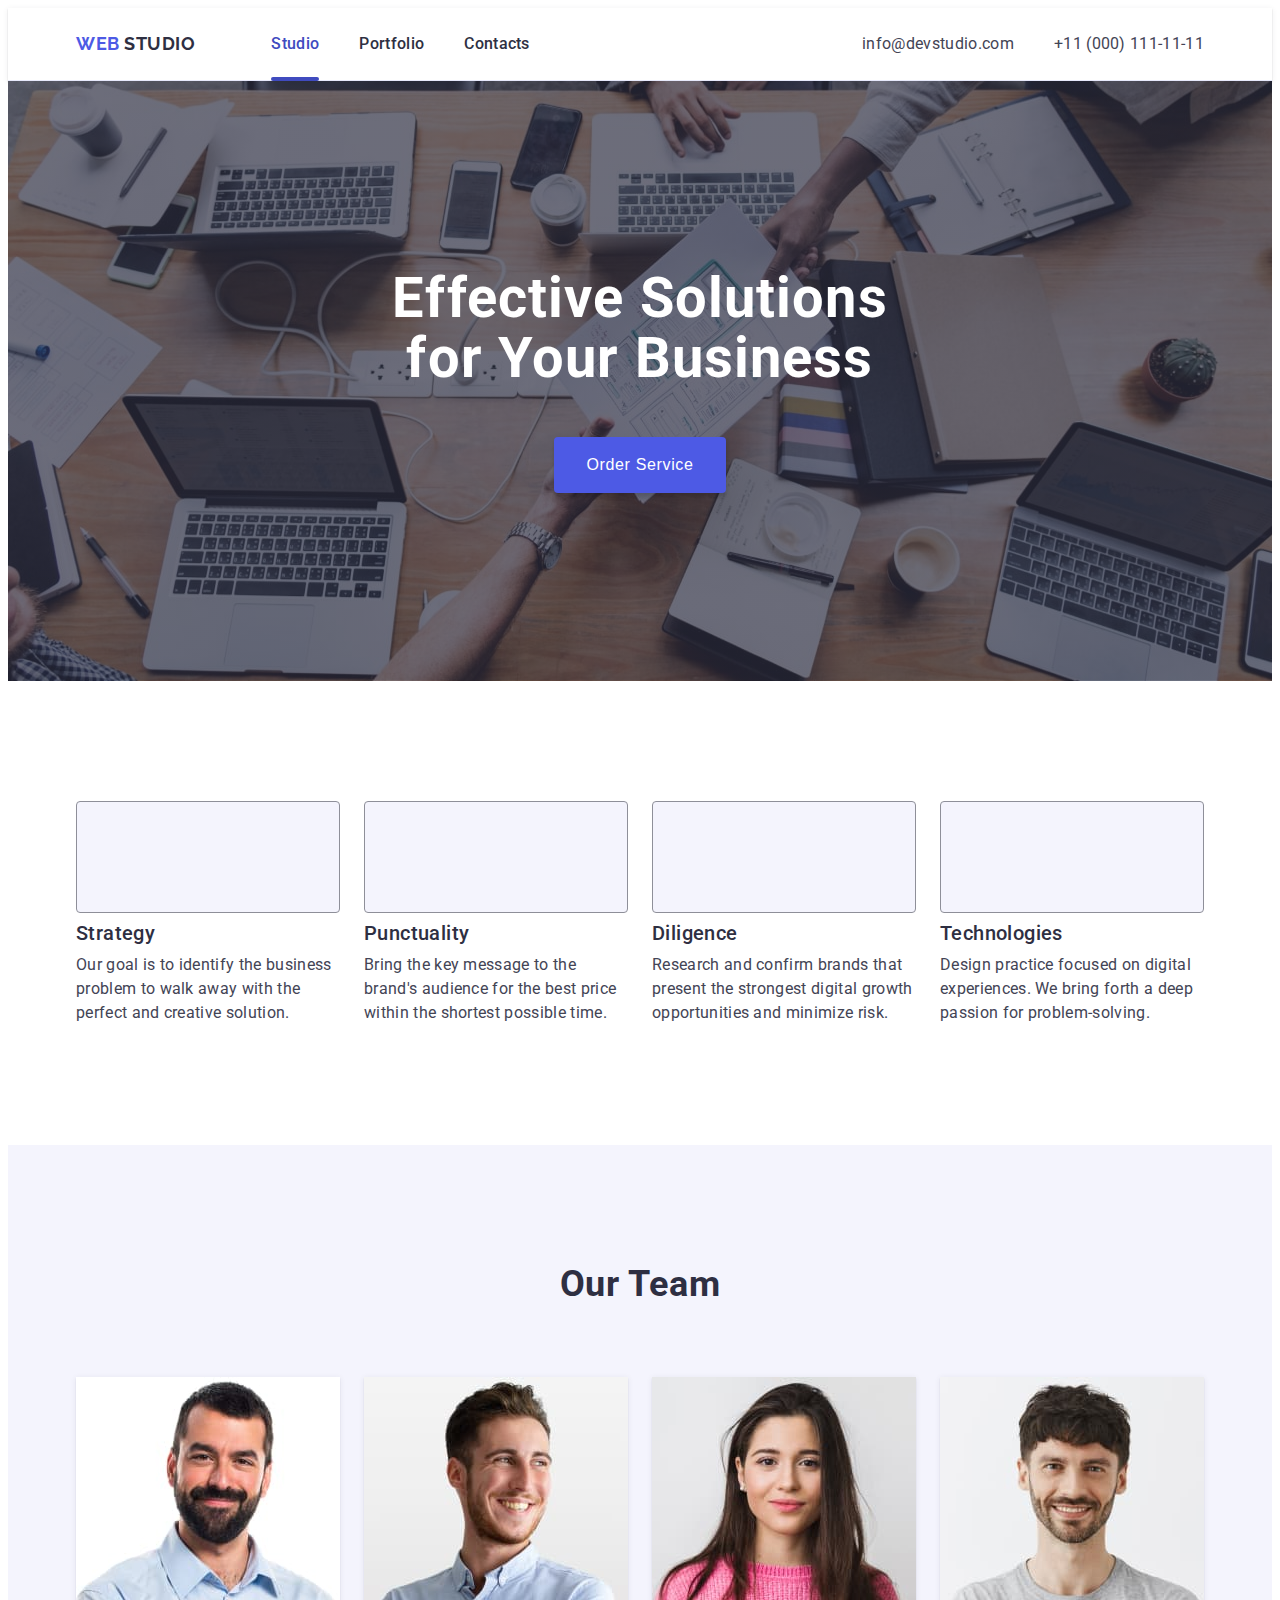
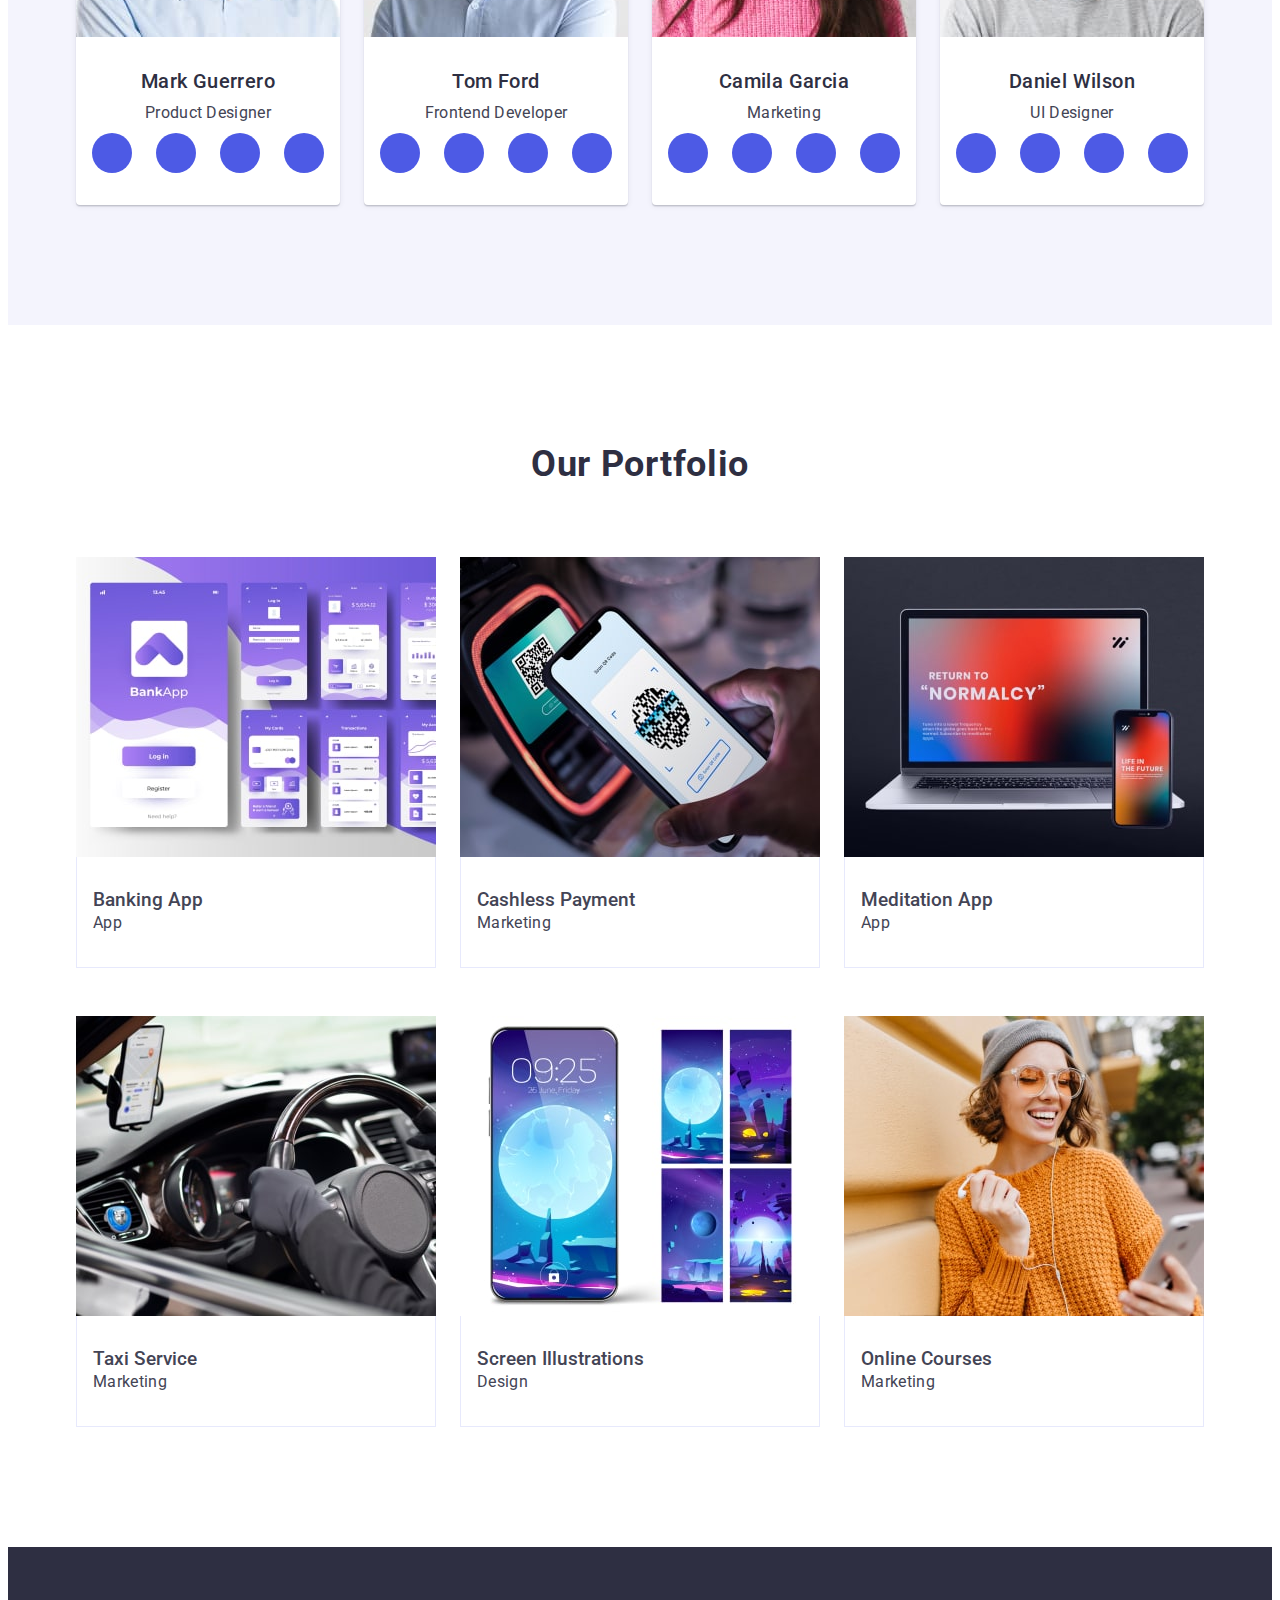
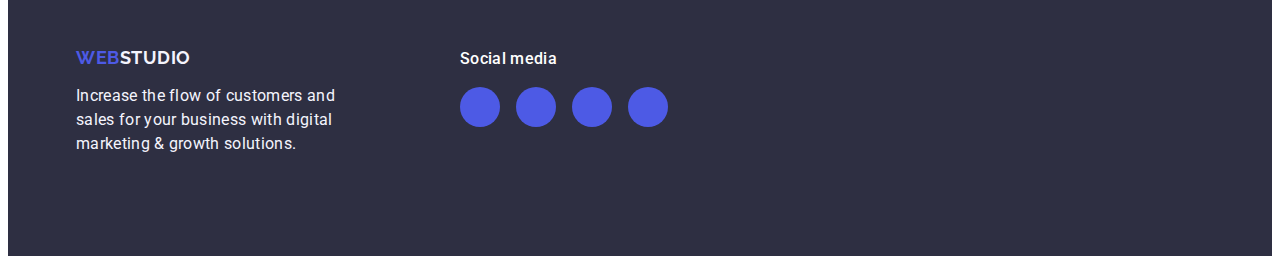
==== commit 5e71c3e9: "ktfktyf" ====
--- a/index.html
+++ b/index.html
@@ -66,7 +66,7 @@
                     <li class="f-item">
                         <div class="features-images">
                             <svg class="icon" width="64" height="64">
-                                <use href="./images/symbol-defs.svg#icon-antenna"></use>
+                                <use href="./images/icons.svg#icon-antenna"></use>
                             </svg>
                         </div>
                         <h3 class="f-subtitle">Strategy</h3>
@@ -78,7 +78,7 @@
                     <li class="f-item">
                         <div class="features-images">
                             <svg class="icon" width="64" height="64">
-                                <use href="./images/symbol-defs.svg#icon-clock"></use>
+                                <use href="./images/icons.svg#icon-clock"></use>
                             </svg>
                         </div>
                         <h3 class="f-subtitle">Punctuality</h3>
@@ -91,7 +91,7 @@
                     <li class="f-item">
                         <div class="features-images">
                             <svg class="icon" width="64" height="64">
-                                <use href="./images/symbol-defs.svg#icon-diagram"></use>
+                                <use href="./images/icons.svg#icon-diagram"></use>
                             </svg>
                         </div>
                         <h3 class="f-subtitle">Diligence</h3>
@@ -104,7 +104,7 @@
                     <li class="f-item">
                         <div class="features-images">
                             <svg class="icon" width="64" height="64">
-                                <use href="./images/symbol-defs.svg#icon-astronaut"></use>
+                                <use href="./images/icons.svg#icon-astronaut"></use>
                             </svg>
                         </div>
                         <h3 class="f-subtitle">Technologies</h3>
@@ -136,30 +136,30 @@
                                     <li class="list-link-item">
                                         <a href="" class="our-team-link" target="_blank">
                                             <svg class="team-social-media" width="16" height="16">
-                                                <use href="./images/symbol-defs.svg#icon-instagram">
-                                                </use>
-                                            </svg>
-                                        </a>
-                                    </li>
-                                    <li class="list-link-item">
-                                        <a href="" class="our-team-link" target="_blank">
-                                            <svg class="team-social-media" width="16" height="16">
-                                                <use href="./images/symbol-defs.svg#icon-twitter">
-                                                </use>
-                                            </svg>
-                                        </a>
-                                    </li>
-                                    <li class="list-link-item">
-                                        <a href="" class="our-team-link" target="_blank">
-                                            <svg class="team-social-media" width="16" height="16">
-                                                <use href="./images/symbol-defs.svg#icon-facebook"></use>
-                                            </svg>
-                                        </a>
-                                    </li>
-                                    <li class="list-link-item">
-                                        <a href="" class="our-team-link" target="_blank">
-                                            <svg class="team-social-media" width="16" height="16">
-                                                <use href="./images/symbol-defs.svg#icon-linkedin"></use>
+                                                <use href="./images/icons.svg#icon-instagram">
+                                                </use>
+                                            </svg>
+                                        </a>
+                                    </li>
+                                    <li class="list-link-item">
+                                        <a href="" class="our-team-link" target="_blank">
+                                            <svg class="team-social-media" width="16" height="16">
+                                                <use href="./images/icons.svg#icon-twitter">
+                                                </use>
+                                            </svg>
+                                        </a>
+                                    </li>
+                                    <li class="list-link-item">
+                                        <a href="" class="our-team-link" target="_blank">
+                                            <svg class="team-social-media" width="16" height="16">
+                                                <use href="./images/icons.svg#icon-facebook"></use>
+                                            </svg>
+                                        </a>
+                                    </li>
+                                    <li class="list-link-item">
+                                        <a href="" class="our-team-link" target="_blank">
+                                            <svg class="team-social-media" width="16" height="16">
+                                                <use href="./images/icons.svg#icon-linkedin"></use>
                                             </svg>
                                         </a>
                                     </li>
@@ -182,30 +182,30 @@
                                     <li class="list-link-item">
                                         <a href="" class="our-team-link" target="_blank">
                                             <svg class="team-social-media" width="16" height="16">
-                                                <use href="./images/symbol-defs.svg#icon-instagram">
-                                                </use>
-                                            </svg>
-                                        </a>
-                                    </li>
-                                    <li class="list-link-item">
-                                        <a href="" class="our-team-link" target="_blank">
-                                            <svg class="team-social-media" width="16" height="16">
-                                                <use href="./images/symbol-defs.svg#icon-twitter">
-                                                </use>
-                                            </svg>
-                                        </a>
-                                    </li>
-                                    <li class="list-link-item">
-                                        <a href="" class="our-team-link" target="_blank">
-                                            <svg class="team-social-media" width="16" height="16">
-                                                <use href="./images/symbol-defs.svg#icon-facebook"></use>
-                                            </svg>
-                                        </a>
-                                    </li>
-                                    <li class="list-link-item">
-                                        <a href="" class="our-team-link" target="_blank">
-                                            <svg class="team-social-media" width="16" height="16">
-                                                <use href="./images/symbol-defs.svg#icon-linkedin"></use>
+                                                <use href="./images/icons.svg#icon-instagram">
+                                                </use>
+                                            </svg>
+                                        </a>
+                                    </li>
+                                    <li class="list-link-item">
+                                        <a href="" class="our-team-link" target="_blank">
+                                            <svg class="team-social-media" width="16" height="16">
+                                                <use href="./images/icons.svg#icon-twitter">
+                                                </use>
+                                            </svg>
+                                        </a>
+                                    </li>
+                                    <li class="list-link-item">
+                                        <a href="" class="our-team-link" target="_blank">
+                                            <svg class="team-social-media" width="16" height="16">
+                                                <use href="./images/icons.svg#icon-facebook"></use>
+                                            </svg>
+                                        </a>
+                                    </li>
+                                    <li class="list-link-item">
+                                        <a href="" class="our-team-link" target="_blank">
+                                            <svg class="team-social-media" width="16" height="16">
+                                                <use href="./images/icons.svg#icon-linkedin"></use>
                                             </svg>
                                         </a>
                                     </li>
@@ -224,30 +224,30 @@
                                     <li class="list-link-item">
                                         <a href="" class="our-team-link" target="_blank">
                                             <svg class="team-social-media" width="16" height="16">
-                                                <use href="./images/symbol-defs.svg#icon-instagram">
-                                                </use>
-                                            </svg>
-                                        </a>
-                                    </li>
-                                    <li class="list-link-item">
-                                        <a href="" class="our-team-link" target="_blank">
-                                            <svg class="team-social-media" width="16" height="16">
-                                                <use href="./images/symbol-defs.svg#icon-twitter">
-                                                </use>
-                                            </svg>
-                                        </a>
-                                    </li>
-                                    <li class="list-link-item">
-                                        <a href="" class="our-team-link" target="_blank">
-                                            <svg class="team-social-media" width="16" height="16">
-                                                <use href="./images/symbol-defs.svg#icon-facebook"></use>
-                                            </svg>
-                                        </a>
-                                    </li>
-                                    <li class="list-link-item">
-                                        <a href="" class="our-team-link" target="_blank">
-                                            <svg class="team-social-media" width="16" height="16">
-                                                <use href="./images/symbol-defs.svg#icon-linkedin"></use>
+                                                <use href="./images/icons.svg#icon-instagram">
+                                                </use>
+                                            </svg>
+                                        </a>
+                                    </li>
+                                    <li class="list-link-item">
+                                        <a href="" class="our-team-link" target="_blank">
+                                            <svg class="team-social-media" width="16" height="16">
+                                                <use href="./images/icons.svg#icon-twitter">
+                                                </use>
+                                            </svg>
+                                        </a>
+                                    </li>
+                                    <li class="list-link-item">
+                                        <a href="" class="our-team-link" target="_blank">
+                                            <svg class="team-social-media" width="16" height="16">
+                                                <use href="./images/icons.svg#icon-facebook"></use>
+                                            </svg>
+                                        </a>
+                                    </li>
+                                    <li class="list-link-item">
+                                        <a href="" class="our-team-link" target="_blank">
+                                            <svg class="team-social-media" width="16" height="16">
+                                                <use href="./images/icons.svg#icon-linkedin"></use>
                                             </svg>
                                         </a>
                                     </li>
@@ -266,30 +266,30 @@
                                     <li class="list-link-item">
                                         <a href="" class="our-team-link" target="_blank">
                                             <svg class="team-social-media" width="16" height="16">
-                                                <use href="./images/symbol-defs.svg#icon-instagram">
-                                                </use>
-                                            </svg>
-                                        </a>
-                                    </li>
-                                    <li class="list-link-item">
-                                        <a href="" class="our-team-link" target="_blank">
-                                            <svg class="team-social-media" width="16" height="16">
-                                                <use href="./images/symbol-defs.svg#icon-twitter">
-                                                </use>
-                                            </svg>
-                                        </a>
-                                    </li>
-                                    <li class="list-link-item">
-                                        <a href="" class="our-team-link" target="_blank">
-                                            <svg class="team-social-media" width="16" height="16">
-                                                <use href="./images/symbol-defs.svg#icon-facebook"></use>
-                                            </svg>
-                                        </a>
-                                    </li>
-                                    <li class="list-link-item">
-                                        <a href="" class="our-team-link" target="_blank">
-                                            <svg class="team-social-media" width="16" height="16">
-                                                <use href="./images/symbol-defs.svg#icon-linkedin"></use>
+                                                <use href="./images/icons.svg#icon-instagram">
+                                                </use>
+                                            </svg>
+                                        </a>
+                                    </li>
+                                    <li class="list-link-item">
+                                        <a href="" class="our-team-link" target="_blank">
+                                            <svg class="team-social-media" width="16" height="16">
+                                                <use href="./images/icons.svg#icon-twitter">
+                                                </use>
+                                            </svg>
+                                        </a>
+                                    </li>
+                                    <li class="list-link-item">
+                                        <a href="" class="our-team-link" target="_blank">
+                                            <svg class="team-social-media" width="16" height="16">
+                                                <use href="./images/icons.svg#icon-facebook"></use>
+                                            </svg>
+                                        </a>
+                                    </li>
+                                    <li class="list-link-item">
+                                        <a href="" class="our-team-link" target="_blank">
+                                            <svg class="team-social-media" width="16" height="16">
+                                                <use href="./images/icons.svg#icon-linkedin"></use>
                                             </svg>
                                         </a>
                                     </li>
@@ -418,28 +418,28 @@
                     <li class="footer-item-link">
                         <a href="" target="_blank" class="footer-link-link">
                             <svg class="footer-social-media" width="24" height="24">
-                                <use href="./images/symbol-defs.svg#icon-instagram"></use>
+                                <use href="./images/icons.svg#icon-instagram"></use>
                             </svg>
                         </a>
                     </li>
                     <li class="footer-item-link">
                         <a href="" target="_blank" class="footer-link-link">
                             <svg class="footer-social-media" width="24" height="24">
-                                <use href="./images/symbol-defs.svg#icon-twitter"></use>
+                                <use href="./images/icons.svg#icon-twitter"></use>
                             </svg>
                         </a>
                     </li>
                     <li class="footer-item-link">
                         <a href="" target="_blank" class="footer-link-link">
                             <svg class="footer-social-media" width="24" height="24">
-                                <use href="./images/symbol-defs.svg#icon-facebook"></use>
+                                <use href="./images/icons.svg#icon-facebook"></use>
                             </svg>
                         </a>
                     </li>
                     <li class="footer-item-link">
                         <a href="" target="_blank" class="footer-link-link">
                             <svg class="footer-social-media" width="24" height="24">
-                                <use href="./images/symbol-defs.svg#icon-linkedin"></use>
+                                <use href="./images/icons.svg#icon-linkedin"></use>
                             </svg>
                         </a>
                     </li>
--- a/css/styles.css
+++ b/css/styles.css
@@ -117,6 +117,9 @@
 .studio{
   position: relative;
   color: #404bbf;
+  transition: color 250ms cubic-bezier(0.4, 0, 0.2, 1);
+
+
 }
 .studio::after{
   content: "";
@@ -128,7 +131,7 @@
   background: #404bbf;
   border-radius: 2px;
     height: 4px;
-    transition: background-color 250ms cubic-bezier(0.4, 0, 0.2, 1);
+    
 }
  .nav-list-item {}
  
@@ -155,6 +158,7 @@
 line-height: 1.5;
 letter-spacing: 0.02em;
 color: #434455;
+transition: color 250ms cubic-bezier(0.4, 0, 0.2, 1);
 }
 
 
@@ -429,7 +433,7 @@
     transition: box-shadow 250ms cubic-bezier(0.4, 0, 0.2, 1);
   
 }
-.oppoturnity:hover{
+.oppoturnity:hover {
   box-shadow: 0 2px 1px 0 rgba(46, 47, 66, 0.08), 0 1px 1px 0 rgba(46, 47, 66, 0.16), 0 1px 6px 0 rgba(46, 47, 66, 0.08);
 }
 .oppoturnity:hover .wrap-text{
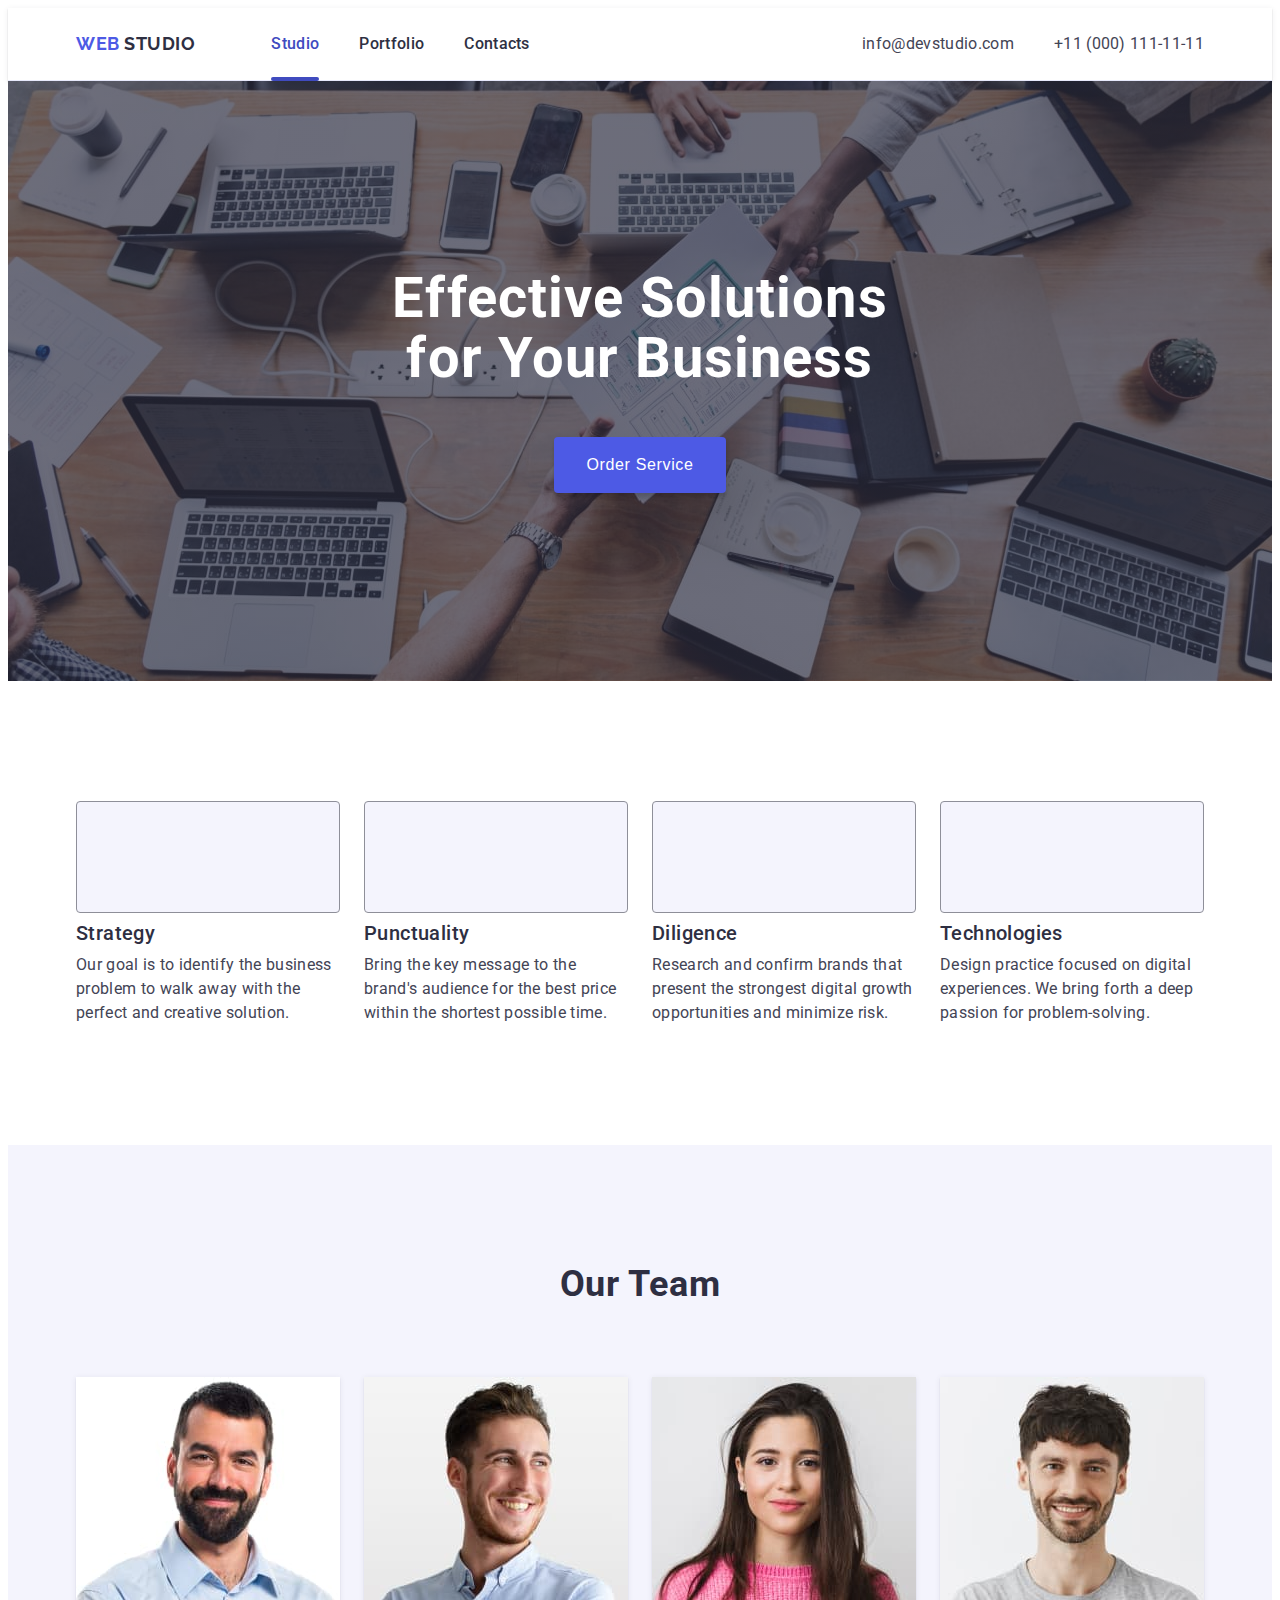
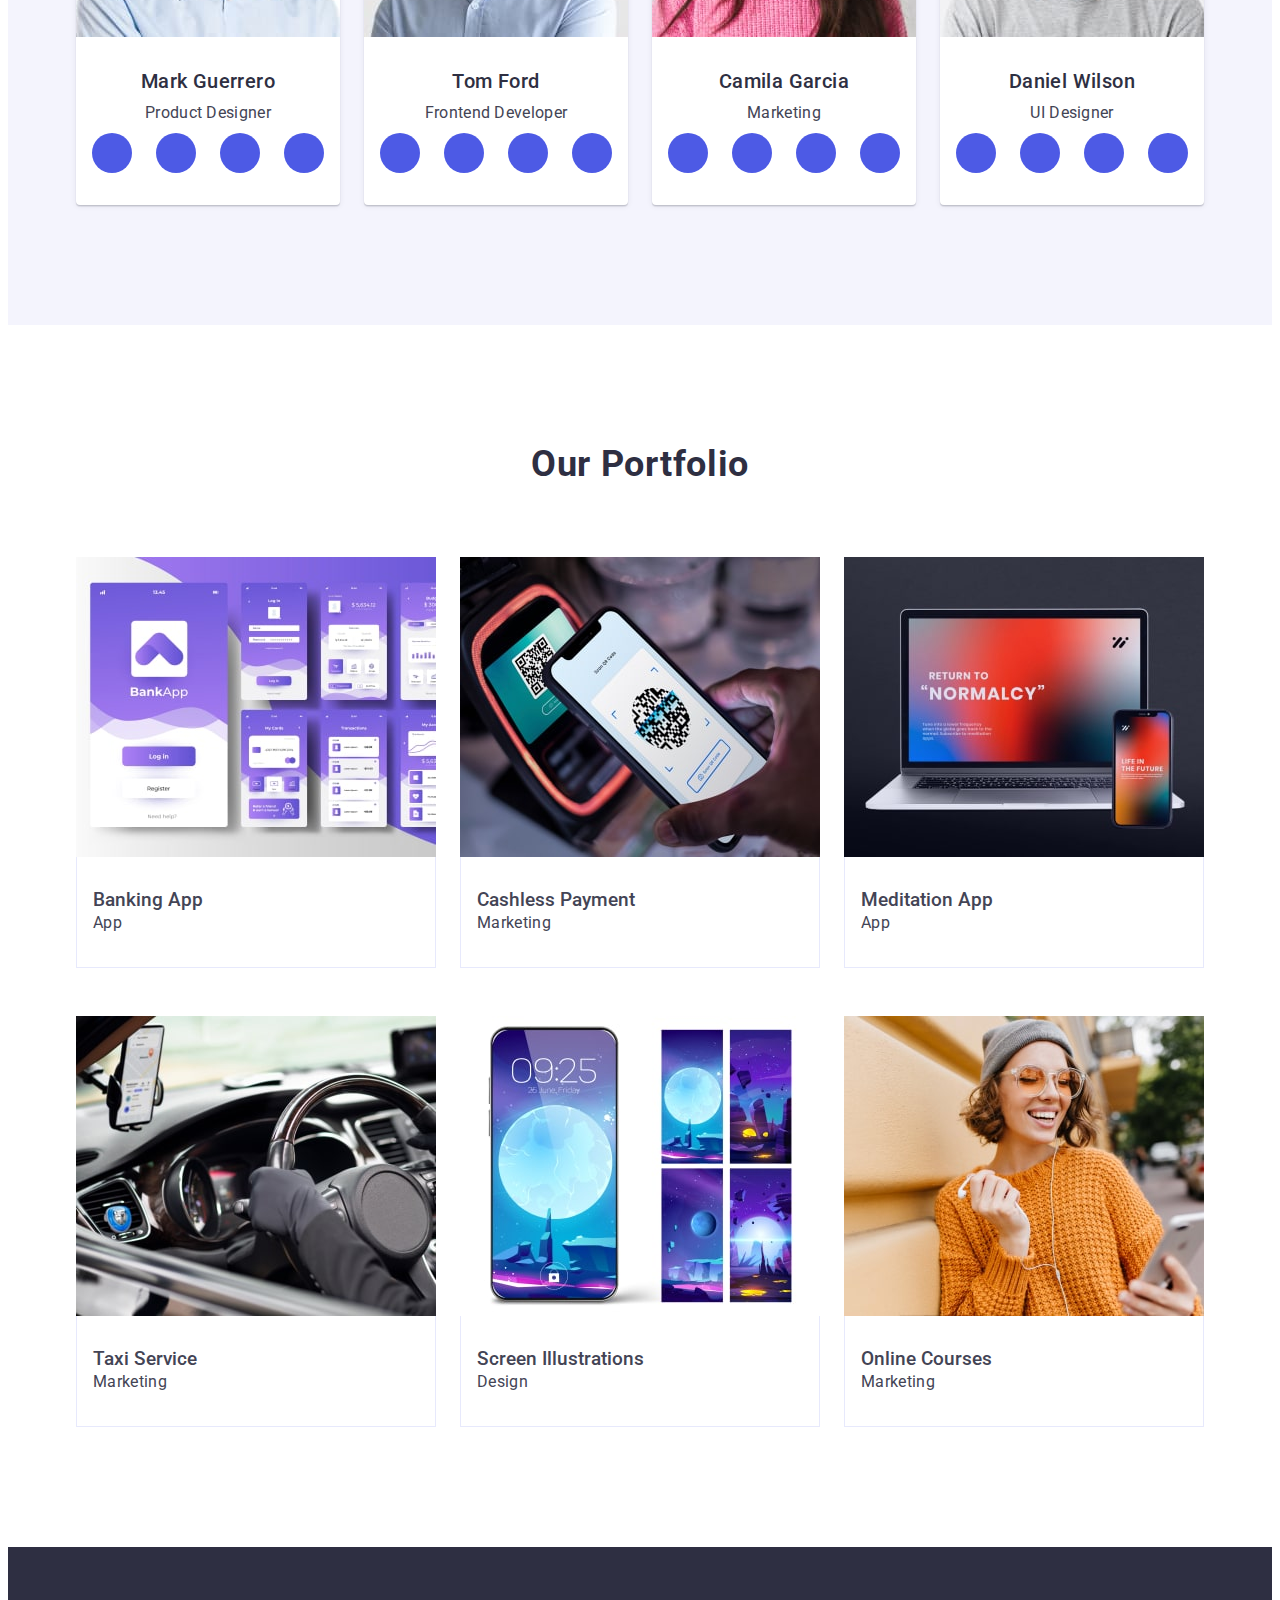
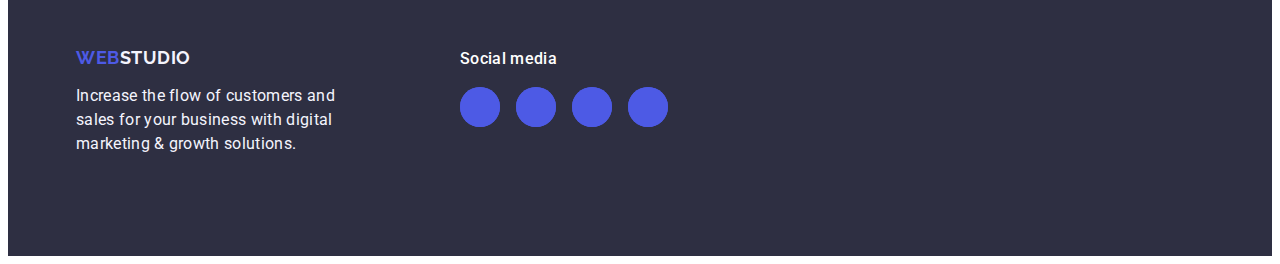
==== commit 0174fb25: "khgkg" ====
--- a/index.html
+++ b/index.html
@@ -130,41 +130,39 @@
                         <div class="description">
                             <h3 class="team-name">Mark Guerrero</h3>
                             <p class="team-text">Product Designer</p>
-
-                            <div class="logo-container-team">
-                                <ul class="list-link">
-                                    <li class="list-link-item">
-                                        <a href="" class="our-team-link" target="_blank">
-                                            <svg class="team-social-media" width="16" height="16">
-                                                <use href="./images/icons.svg#icon-instagram">
-                                                </use>
-                                            </svg>
-                                        </a>
-                                    </li>
-                                    <li class="list-link-item">
-                                        <a href="" class="our-team-link" target="_blank">
-                                            <svg class="team-social-media" width="16" height="16">
-                                                <use href="./images/icons.svg#icon-twitter">
-                                                </use>
-                                            </svg>
-                                        </a>
-                                    </li>
-                                    <li class="list-link-item">
-                                        <a href="" class="our-team-link" target="_blank">
-                                            <svg class="team-social-media" width="16" height="16">
-                                                <use href="./images/icons.svg#icon-facebook"></use>
-                                            </svg>
-                                        </a>
-                                    </li>
-                                    <li class="list-link-item">
-                                        <a href="" class="our-team-link" target="_blank">
-                                            <svg class="team-social-media" width="16" height="16">
-                                                <use href="./images/icons.svg#icon-linkedin"></use>
-                                            </svg>
-                                        </a>
-                                    </li>
-                                </ul>
-                            </div>
+                            <ul class="list-link">
+                                <li class="list-link-item">
+                                    <a href="" class="our-team-link" target="_blank">
+                                        <svg class="team-social-media" width="16" height="16">
+                                            <use href="./images/icons.svg#icon-instagram">
+                                            </use>
+                                        </svg>
+                                    </a>
+                                </li>
+                                <li class="list-link-item">
+                                    <a href="" class="our-team-link" target="_blank">
+                                        <svg class="team-social-media" width="16" height="16">
+                                            <use href="./images/icons.svg#icon-twitter">
+                                            </use>
+                                        </svg>
+                                    </a>
+                                </li>
+                                <li class="list-link-item">
+                                    <a href="" class="our-team-link" target="_blank">
+                                        <svg class="team-social-media" width="16" height="16">
+                                            <use href="./images/icons.svg#icon-facebook"></use>
+                                        </svg>
+                                    </a>
+                                </li>
+                                <li class="list-link-item">
+                                    <a href="" class="our-team-link" target="_blank">
+                                        <svg class="team-social-media" width="16" height="16">
+                                            <use href="./images/icons.svg#icon-linkedin"></use>
+                                        </svg>
+                                    </a>
+                                </li>
+                            </ul>
+
                         </div>
                     </li>
 
@@ -177,40 +175,39 @@
                         <div class="description">
                             <h3 class="team-name">Tom Ford</h3>
                             <p class="team-text">Frontend Developer</p>
-                            <div class="logo-container-team">
-                                <ul class="list-link">
-                                    <li class="list-link-item">
-                                        <a href="" class="our-team-link" target="_blank">
-                                            <svg class="team-social-media" width="16" height="16">
-                                                <use href="./images/icons.svg#icon-instagram">
-                                                </use>
-                                            </svg>
-                                        </a>
-                                    </li>
-                                    <li class="list-link-item">
-                                        <a href="" class="our-team-link" target="_blank">
-                                            <svg class="team-social-media" width="16" height="16">
-                                                <use href="./images/icons.svg#icon-twitter">
-                                                </use>
-                                            </svg>
-                                        </a>
-                                    </li>
-                                    <li class="list-link-item">
-                                        <a href="" class="our-team-link" target="_blank">
-                                            <svg class="team-social-media" width="16" height="16">
-                                                <use href="./images/icons.svg#icon-facebook"></use>
-                                            </svg>
-                                        </a>
-                                    </li>
-                                    <li class="list-link-item">
-                                        <a href="" class="our-team-link" target="_blank">
-                                            <svg class="team-social-media" width="16" height="16">
-                                                <use href="./images/icons.svg#icon-linkedin"></use>
-                                            </svg>
-                                        </a>
-                                    </li>
-                                </ul>
-                            </div>
+                            <ul class="list-link">
+                                <li class="list-link-item">
+                                    <a href="" class="our-team-link" target="_blank">
+                                        <svg class="team-social-media" width="16" height="16">
+                                            <use href="./images/icons.svg#icon-instagram">
+                                            </use>
+                                        </svg>
+                                    </a>
+                                </li>
+                                <li class="list-link-item">
+                                    <a href="" class="our-team-link" target="_blank">
+                                        <svg class="team-social-media" width="16" height="16">
+                                            <use href="./images/icons.svg#icon-twitter">
+                                            </use>
+                                        </svg>
+                                    </a>
+                                </li>
+                                <li class="list-link-item">
+                                    <a href="" class="our-team-link" target="_blank">
+                                        <svg class="team-social-media" width="16" height="16">
+                                            <use href="./images/icons.svg#icon-facebook"></use>
+                                        </svg>
+                                    </a>
+                                </li>
+                                <li class="list-link-item">
+                                    <a href="" class="our-team-link" target="_blank">
+                                        <svg class="team-social-media" width="16" height="16">
+                                            <use href="./images/icons.svg#icon-linkedin"></use>
+                                        </svg>
+                                    </a>
+                                </li>
+                            </ul>
+
                         </div>
                     </li>
                     <li class="t-item">
@@ -219,40 +216,40 @@
                         <div class="description">
                             <h3 class="team-name">Camila Garcia</h3>
                             <p class="team-text">Marketing</p>
-                            <div class="logo-container-team">
-                                <ul class="list-link">
-                                    <li class="list-link-item">
-                                        <a href="" class="our-team-link" target="_blank">
-                                            <svg class="team-social-media" width="16" height="16">
-                                                <use href="./images/icons.svg#icon-instagram">
-                                                </use>
-                                            </svg>
-                                        </a>
-                                    </li>
-                                    <li class="list-link-item">
-                                        <a href="" class="our-team-link" target="_blank">
-                                            <svg class="team-social-media" width="16" height="16">
-                                                <use href="./images/icons.svg#icon-twitter">
-                                                </use>
-                                            </svg>
-                                        </a>
-                                    </li>
-                                    <li class="list-link-item">
-                                        <a href="" class="our-team-link" target="_blank">
-                                            <svg class="team-social-media" width="16" height="16">
-                                                <use href="./images/icons.svg#icon-facebook"></use>
-                                            </svg>
-                                        </a>
-                                    </li>
-                                    <li class="list-link-item">
-                                        <a href="" class="our-team-link" target="_blank">
-                                            <svg class="team-social-media" width="16" height="16">
-                                                <use href="./images/icons.svg#icon-linkedin"></use>
-                                            </svg>
-                                        </a>
-                                    </li>
-                                </ul>
-                            </div>
+
+                            <ul class="list-link">
+                                <li class="list-link-item">
+                                    <a href="" class="our-team-link" target="_blank">
+                                        <svg class="team-social-media" width="16" height="16">
+                                            <use href="./images/icons.svg#icon-instagram">
+                                            </use>
+                                        </svg>
+                                    </a>
+                                </li>
+                                <li class="list-link-item">
+                                    <a href="" class="our-team-link" target="_blank">
+                                        <svg class="team-social-media" width="16" height="16">
+                                            <use href="./images/icons.svg#icon-twitter">
+                                            </use>
+                                        </svg>
+                                    </a>
+                                </li>
+                                <li class="list-link-item">
+                                    <a href="" class="our-team-link" target="_blank">
+                                        <svg class="team-social-media" width="16" height="16">
+                                            <use href="./images/icons.svg#icon-facebook"></use>
+                                        </svg>
+                                    </a>
+                                </li>
+                                <li class="list-link-item">
+                                    <a href="" class="our-team-link" target="_blank">
+                                        <svg class="team-social-media" width="16" height="16">
+                                            <use href="./images/icons.svg#icon-linkedin"></use>
+                                        </svg>
+                                    </a>
+                                </li>
+                            </ul>
+
                         </div>
                     </li>
                     <li class="t-item">
@@ -261,40 +258,40 @@
                         <div class="description">
                             <h3 class="team-name">Daniel Wilson</h3>
                             <p class="team-text">UI Designer</p>
-                            <div class="logo-container-team">
-                                <ul class="list-link">
-                                    <li class="list-link-item">
-                                        <a href="" class="our-team-link" target="_blank">
-                                            <svg class="team-social-media" width="16" height="16">
-                                                <use href="./images/icons.svg#icon-instagram">
-                                                </use>
-                                            </svg>
-                                        </a>
-                                    </li>
-                                    <li class="list-link-item">
-                                        <a href="" class="our-team-link" target="_blank">
-                                            <svg class="team-social-media" width="16" height="16">
-                                                <use href="./images/icons.svg#icon-twitter">
-                                                </use>
-                                            </svg>
-                                        </a>
-                                    </li>
-                                    <li class="list-link-item">
-                                        <a href="" class="our-team-link" target="_blank">
-                                            <svg class="team-social-media" width="16" height="16">
-                                                <use href="./images/icons.svg#icon-facebook"></use>
-                                            </svg>
-                                        </a>
-                                    </li>
-                                    <li class="list-link-item">
-                                        <a href="" class="our-team-link" target="_blank">
-                                            <svg class="team-social-media" width="16" height="16">
-                                                <use href="./images/icons.svg#icon-linkedin"></use>
-                                            </svg>
-                                        </a>
-                                    </li>
-                                </ul>
-                            </div>
+
+                            <ul class="list-link">
+                                <li class="list-link-item">
+                                    <a href="" class="our-team-link" target="_blank">
+                                        <svg class="team-social-media" width="16" height="16">
+                                            <use href="./images/icons.svg#icon-instagram">
+                                            </use>
+                                        </svg>
+                                    </a>
+                                </li>
+                                <li class="list-link-item">
+                                    <a href="" class="our-team-link" target="_blank">
+                                        <svg class="team-social-media" width="16" height="16">
+                                            <use href="./images/icons.svg#icon-twitter">
+                                            </use>
+                                        </svg>
+                                    </a>
+                                </li>
+                                <li class="list-link-item">
+                                    <a href="" class="our-team-link" target="_blank">
+                                        <svg class="team-social-media" width="16" height="16">
+                                            <use href="./images/icons.svg#icon-facebook"></use>
+                                        </svg>
+                                    </a>
+                                </li>
+                                <li class="list-link-item">
+                                    <a href="" class="our-team-link" target="_blank">
+                                        <svg class="team-social-media" width="16" height="16">
+                                            <use href="./images/icons.svg#icon-linkedin"></use>
+                                        </svg>
+                                    </a>
+                                </li>
+                            </ul>
+
                         </div>
                     </li>
                 </ul>
--- a/css/styles.css
+++ b/css/styles.css
@@ -330,14 +330,12 @@
 color: #434455;
 margin-bottom: 8px;
 }
-.logo-container-team{
+
+
+.list-link {
   display: flex;
   align-items: center;
   justify-content: center;
-}
-
-.list-link {
-  display: flex;
   gap: 24px;
 }
 
@@ -390,8 +388,13 @@
 
 .oppoturnity {
   display: block;
+  transition: box-shadow 250ms cubic-bezier(0.4, 0, 0.2, 1);
   width: calc((100% - 2*24px) / 3);}
- 
+ .oppoturnity:hover{
+  box-shadow: 0 2px 1px 0 rgba(46, 47, 66, 0.08),
+    0 1px 1px 0 rgba(46, 47, 66, 0.16),
+    0 1px 6px 0 rgba(46, 47, 66, 0.08); 
+ }
 
 .portfolio-image
 
@@ -429,17 +432,11 @@
     top: 0;
     left: 0;
     transition: transform 250ms cubic-bezier(0.4, 0, 0.2, 1);
-    transform: translateY(100%);
-    transition: box-shadow 250ms cubic-bezier(0.4, 0, 0.2, 1);
-  
-}
-.oppoturnity:hover {
-  box-shadow: 0 2px 1px 0 rgba(46, 47, 66, 0.08), 0 1px 1px 0 rgba(46, 47, 66, 0.16), 0 1px 6px 0 rgba(46, 47, 66, 0.08);
-}
+    transform: translateY(100%);  
+}
+
 .oppoturnity:hover .wrap-text{
   transform: translateY(0);
-
-
 }
 
 
@@ -522,8 +519,10 @@
   width: 100%;
   height: 100%;
   border-radius: 50%;
-}
-.footer-item-link:hover .footer-link-link{
+  background-color: #4D5AE5;
+  transition: background-color 250ms cubic-bezier(0.4, 0, 0.2, 1);;
+}
+.footer-link-link:hover , .footer-link-link:focus {
   background-color: #31D0AA;
 }
 
